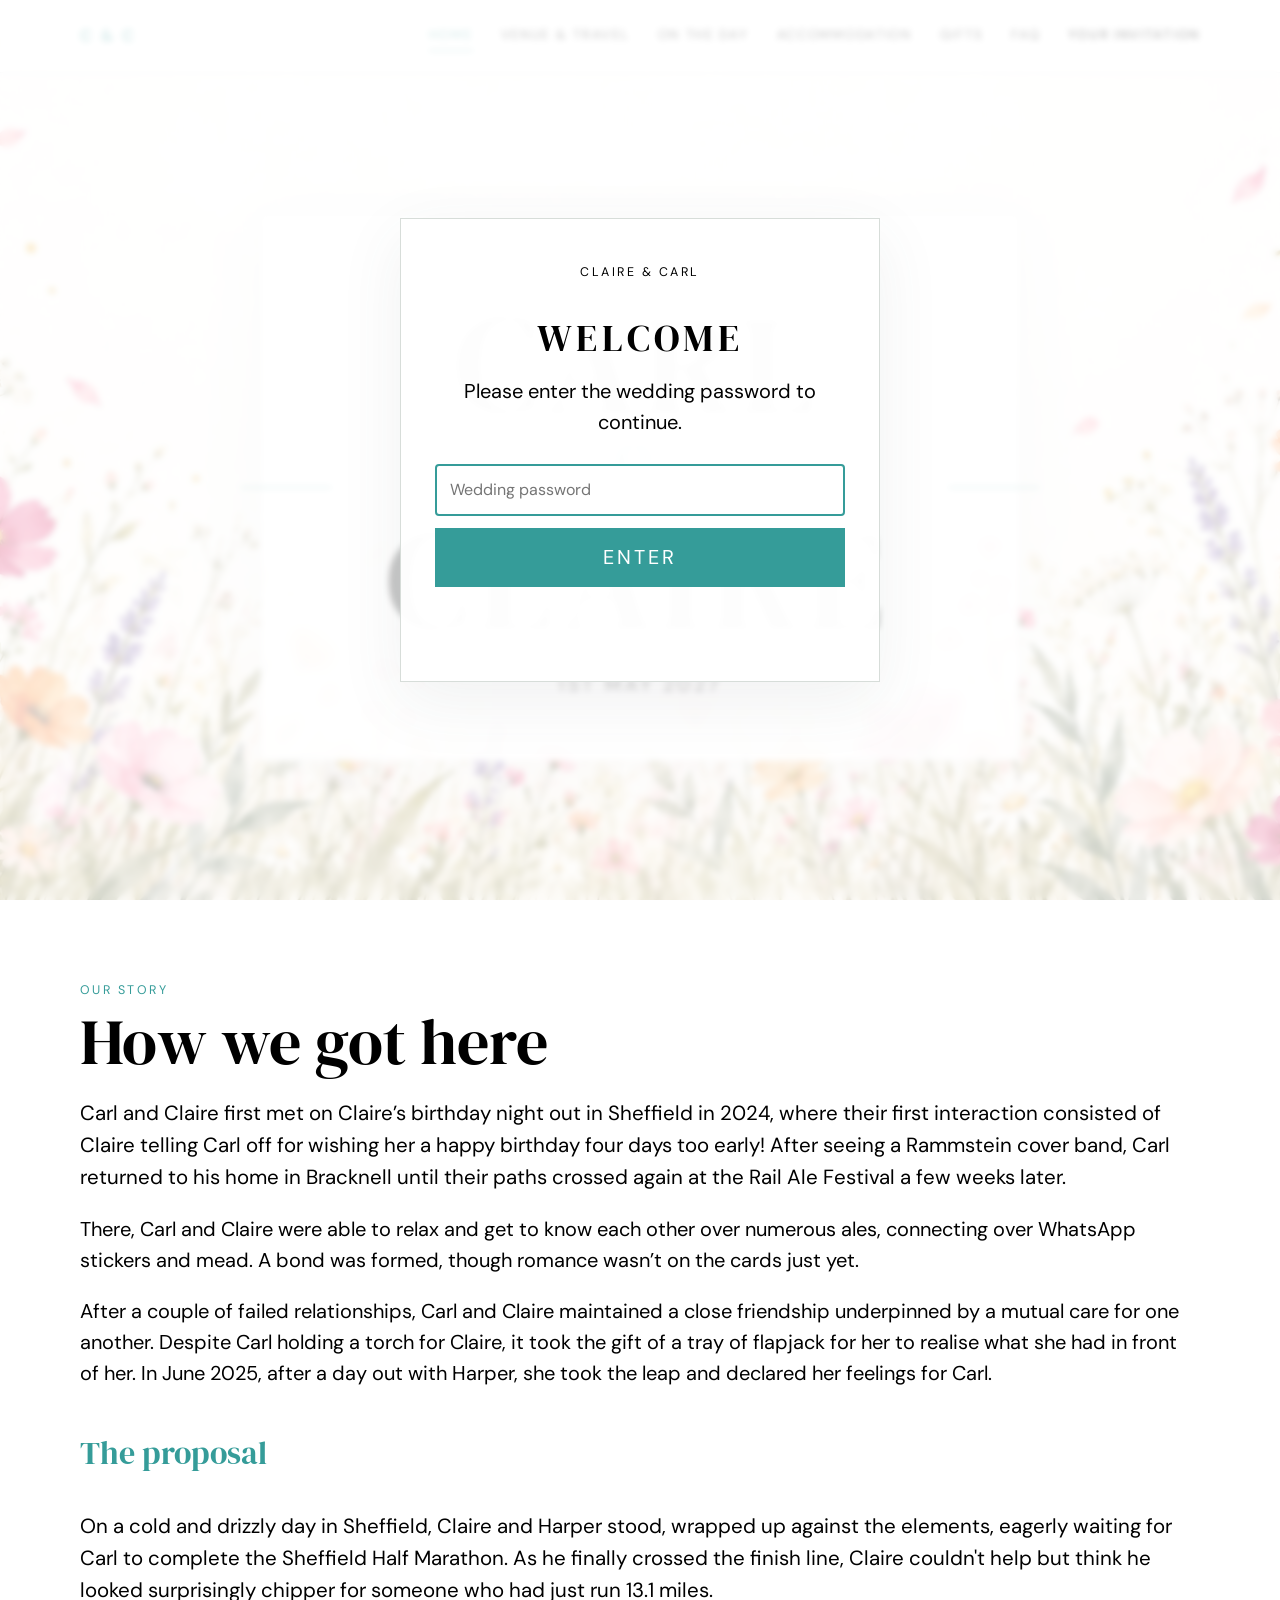
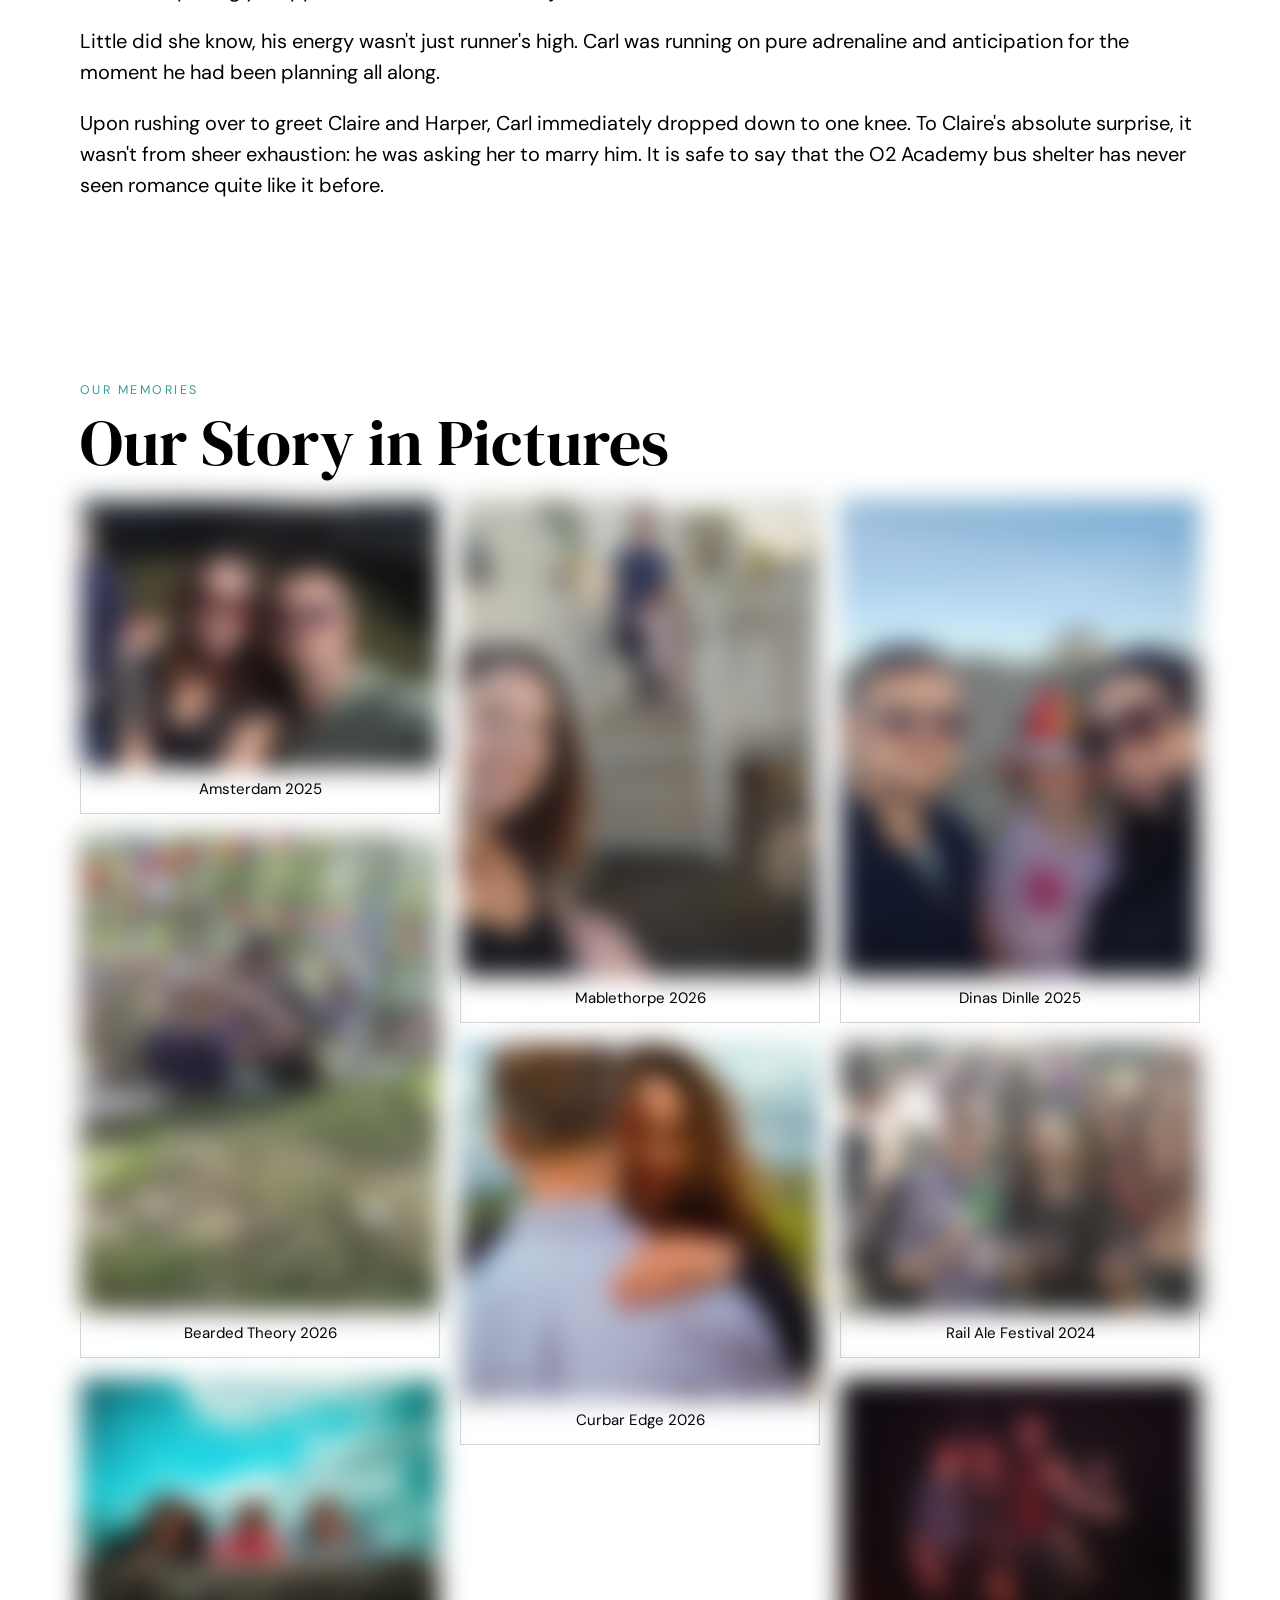
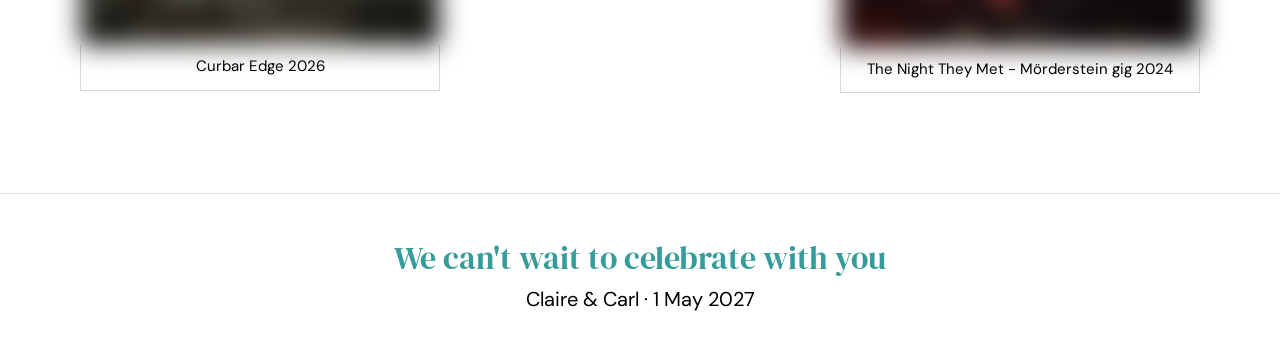
==== index.html @ a6c0f374 "Update lead paragraph for clarity and brevity" ====
<!doctype html>
<html lang="en">
<head>
  <meta charset="utf-8">
  <script>document.documentElement.classList.add('has-js');</script>
  <meta name="viewport" content="width=device-width, initial-scale=1">
  <meta name="theme-color" content="#ffffff">
  <meta name="description" content="Claire and Carl's wedding — 1 May 2027">
  <title>Home | Claire & Carl</title>
  <link rel="icon" href="/favicon.ico" sizes="any">
  <link rel="icon" type="image/png" sizes="32x32" href="/favicon-32x32.png">
  <link rel="icon" type="image/png" sizes="16x16" href="/favicon-16x16.png">
  <link rel="apple-touch-icon" href="/apple-touch-icon.png">
  <link rel="stylesheet" href="styles.css">
  <script src="script.js" defer></script>
</head>
<body class="theme-home">
  <div class="password-screen">
    <div class="password-card">
      <p class="eyebrow">Claire & Carl</p>
      <h1>Welcome</h1>
      <p>Please enter the wedding password to continue.</p>
      <form class="password-form">
        <label class="hidden" for="site-password">Password</label>
        <input id="site-password" type="password" autocomplete="current-password" placeholder="Wedding password" required autofocus>
        <button type="submit">Enter</button>
        <p class="password-error" aria-live="polite"></p>
      </form>
    </div>
  </div>

  <header class="site-header">
    <nav class="nav" aria-label="Primary navigation">
      <a class="brand" href="index.html">C & C</a>
      <button class="menu-button" type="button" aria-expanded="false">Menu</button>
     <div class="nav-links">
  <a href="index.html" aria-current="page">Home</a>
  <a href="venue.html">Venue &amp; Travel</a>
  <a href="on-the-day.html">On The Day</a>
  <a href="accommodation.html">Accommodation</a>
  <a href="gifts.html">Gifts</a>
  <a href="faq.html">FAQ</a>
  <a href="/invitation/">Your Invitation</a>
</div>
    </nav>
  </header>

  <main>

<section class="hero">
  <div class="hero-card">
    <p class="kicker">We can't wait to celebrate with you</p>
    <h1 class="display">Carl <span class="script">&</span> Claire</h1>
    <p class="kicker" style="margin-top:34px"></p>
      <p class="date">1st May 2027</p>
      </div>
</section>


<section class="section section-surface surface-blush">
  <p class="eyebrow">Our story</p>
  <h2 class="section-title">How we got here</h2>
  <p class="lead">Carl and Claire first met on Claire’s birthday night out in Sheffield in 2024, where their first interaction consisted of Claire telling Carl off for wishing her a happy birthday four days too early! After seeing a Rammstein cover band, Carl returned to his home in Bracknell until their paths crossed again at the Rail Ale Festival a few weeks later.
</p>
  <p>There, Carl and Claire were able to relax and get to know each other over numerous ales, connecting over WhatsApp stickers and mead. A bond was formed, though romance wasn’t on the cards just yet.</p>
  <p>After a couple of failed relationships, Carl and Claire maintained a close friendship underpinned by a mutual care for one another. Despite Carl holding a torch for Claire, it took the gift of a tray of flapjack for her to realise what she had in front of her. In June 2025, after a day out with Harper, she took the leap and declared her feelings for Carl.
</p>
  <p class="scroll-note">The proposal</p>
   <p class="lead">On a cold and drizzly day in Sheffield, Claire and Harper stood, wrapped up against the elements, eagerly waiting for Carl to complete the Sheffield Half Marathon. As he finally crossed the finish line, Claire couldn't help but think he looked surprisingly chipper for someone who had just run 13.1 miles.</p>
    <p>Little did she know, his energy wasn't just runner's high. Carl was running on pure adrenaline and anticipation for the moment he had been planning all along.</p>
  <p>Upon rushing over to greet Claire and Harper, Carl immediately dropped down to one knee. To Claire's absolute surprise, it wasn't from sheer exhaustion: he was asking her to marry him. It is safe to say that the O2 Academy bus shelter has never seen romance quite like it before.</p>
</section>

<section class="section section-surface surface-ivory">
    <p class="eyebrow">Our memories</p>
    <h2 class="section-title">Our Story in Pictures</h2>

<div class="photo-grid">

    <figure class="photo-card">
        <img src="images/3.jpg" alt="Claire and Carl">
        <figcaption class="photo-caption">Amsterdam 2025</figcaption>
    </figure>

    <figure class="photo-card">
        <img src="images/4.jpg" alt="Claire and Carl">
        <figcaption class="photo-caption">Bearded Theory 2026</figcaption>
    </figure>

    <figure class="photo-card">
        <img src="images/2.jpg" alt="Claire and Carl">
        <figcaption class="photo-caption">Curbar Edge 2026</figcaption>
    </figure>

    <figure class="photo-card">
        <img src="images/6.jpg" alt="Claire and Carl">
        <figcaption class="photo-caption">Mablethorpe 2026</figcaption>
    </figure>

    <figure class="photo-card">
        <img src="images/5.jpg" alt="Claire and Carl">
        <figcaption class="photo-caption">Curbar Edge 2026</figcaption>
    </figure>

    <figure class="photo-card">
        <img src="images/7.jpg" alt="Claire and Carl">
        <figcaption class="photo-caption">Dinas Dinlle 2025</figcaption>
    </figure>

      <figure class="photo-card">
        <img src="images/8.jpg" alt="Claire and Carl">
        <figcaption class="photo-caption">Rail Ale Festival 2024</figcaption>
    </figure>

      <figure class="photo-card">
        <img src="images/9.jpg" alt="Claire and Carl">
        <figcaption class="photo-caption">The Night They Met - Mörderstein gig 2024</figcaption>
    </figure>
</div></div>
</section>
    
  </main>

  <footer class="site-footer">
    <p class="footer-script">We can't wait to celebrate with you</p>
    <p>Claire & Carl · 1 May 2027</p>
  </footer>
</body>
</html>
---- styles.css ----
@import url('https://fonts.googleapis.com/css2?family=Bebas+Neue&family=DM+Sans:wght@400;500;600;700&family=DM+Serif+Display:ital@0;1&display=swap');

:root {
  --paper: #ffffff;
  --paper-light: #ffffff;
  --ink: #000000;
  --muted: #000000;
  --line: rgba(72, 101, 84, .24);
  --soft: #dfe7e6;
  --accent: #359c99;
  --accent-bright:#52b5b1;
  --coral: #da534c;
  --gold: #e5bb60;
  --sage: #798678;
  --teal: #359c99;
  --leaf: #486554;
  --blue: #7f9fc9;
  --max-width: 1120px;
}

* { box-sizing: border-box; }

html { scroll-behavior: smooth; }

body {
  margin: 0;
  background: var(--paper-light);
  color: var(--ink);
  font-family: "DM Sans", Arial, sans-serif;
  font-size: 20px;
  line-height: 1.55;
}

a { color: inherit; }

.site-header {
  position: sticky;
  top: 0;
  z-index: 20;
  background: rgba(255, 253, 249, .95);
  border-bottom: 1px solid rgba(23, 23, 23, .12);
  backdrop-filter: blur(10px);
}

.nav {
  width: min(var(--max-width), calc(100% - 32px));
  margin: 0 auto;
  min-height: 72px;
  display: flex;
  align-items: center;
  justify-content: space-between;
  gap: 24px;
}

.brand {
  text-decoration: none;
  text-transform: uppercase;
  letter-spacing: .16em;
  font-size: 1rem;
}

.nav-links {
  display: flex;
  align-items: center;
  gap: 28px;
}

.nav-links a {
  text-decoration: none;
  text-transform: uppercase;
  letter-spacing: .13em;
  font-size: .82rem;
  padding: 4px 0;
  border-bottom: 1px solid transparent;
}

.nav-links a:hover,
.nav-links a[aria-current="page"] {
  border-bottom-color: var(--ink);
}

.menu-button {
  display: none;
  border: 0;
  background: transparent;
  font: inherit;
  cursor: pointer;
  text-transform: uppercase;
  letter-spacing: .12em;
}

.hero {
  min-height: calc(100vh - 72px);
  display: grid;
  place-items: center;
  padding: 56px 20px;
}

.hero-card {
  width: min(760px, 100%);
  text-align: center;
  position: relative;
  padding: 56px 44px 60px;
}

.hero-card::before,
.hero-card::after {
  content: "";
  position: absolute;
  width: 90px;
  height: 1px;
  background: var(--ink);
  top: 50%;
}

.hero-card::before { left: -20px; }
.hero-card::after { right: -20px; }

.kicker {
  text-transform: uppercase;
  letter-spacing: .24em;
  font-size: .78rem;
  margin: 0 0 22px;
}

.display {
  font-family: "DM Serif Display", Georgia, serif;
  margin: 0;
  font-size: clamp(4.5rem, 13vw, 8.5rem);
  line-height: .8;
  font-weight: 400;
  text-transform: uppercase;
  letter-spacing: .08em;
}

.script {
  display: block;
  font-family: "DM Serif Display", Georgia, serif;
  font-size: clamp(3.5rem, 9vw, 6.2rem);
  line-height: .8;
  font-weight: 400;
  margin: 18px 0 10px;
  text-transform: none;
  letter-spacing: 0;
}

.names {
  font-family: "DM Serif Display", Georgia, serif;
  margin: 30px 0 6px;
  font-size: clamp(2rem, 5vw, 3.6rem);
  text-transform: uppercase;
  letter-spacing: .12em;
  font-weight: 400;
}

.date {
  margin: 0;
  text-transform: uppercase;
  letter-spacing: .18em;
  font-size: 1.2rem;
}

.scroll-note {
  margin-top: 40px;
  font-family: "DM Serif Display", Georgia, serif;
  font-size: 2rem;
}

.page-hero {
  padding: 110px 20px 70px;
  text-align: center;
  border-bottom: 1px solid var(--line);
}

.page-hero h1 {
  font-family: "DM Serif Display", Georgia, serif;
  margin: 0;
  text-transform: uppercase;
  letter-spacing: .12em;
  font-weight: 400;
  font-size: clamp(3.2rem, 9vw, 6.5rem);
  line-height: 1;
}

.page-hero p {
  margin: 22px auto 0;
  max-width: 680px;
  color: var(--muted);
}

.section {
  width: min(var(--max-width), calc(100% - 36px));
  margin: 0 auto;
  padding: 80px 0;
}

.section.narrow {
  width: min(760px, calc(100% - 36px));
}

.eyebrow {
  margin: 0 0 10px;
  text-transform: uppercase;
  letter-spacing: .2em;
  font-size: .78rem;
}

.section-title {
  font-family: "DM Serif Display", Georgia, serif;
  margin: 0 0 24px;
  font-size: clamp(2.2rem, 5vw, 4rem);
  line-height: 1;
  font-weight: 400;
}

.lead {
  font-size: 1.28rem;
  color: var(--muted);
}

.details-grid {
  display: grid;
  grid-template-columns: repeat(3, 1fr);
  gap: 22px;
  margin-top: 42px;
}

.detail-card,
.hotel-card {
  border: 1px solid var(--line);
  padding: 30px;
  background: rgba(255,255,255,.35);
}

.detail-card h2,
.hotel-card h2 {
  font-family: "DM Serif Display", Georgia, serif;
  margin: 0 0 8px;
  font-weight: 500;
  font-size: 1.65rem;
}

.detail-card p,
.hotel-card p {
  margin: 0;
  color: var(--muted);
}

.timeline {
  display: grid;
  gap: 0;
  margin-top: 42px;
  border-top: 1px solid var(--line);
}

.timeline-item {
  display: grid;
  grid-template-columns: 150px 1fr;
  gap: 28px;
  padding: 22px 0;
  border-bottom: 1px solid var(--line);
}

.timeline-time {
  text-transform: uppercase;
  letter-spacing: .12em;
  font-size: .9rem;
}

.map-link,
.button {
  display: inline-block;
  margin-top: 24px;
  border: 1px solid var(--ink);
  padding: 11px 20px;
  text-decoration: none;
  text-transform: uppercase;
  letter-spacing: .14em;
  font-size: .8rem;
  transition: .2s ease;
}

.map-link:hover,
.button:hover {
  background: var(--ink);
  color: var(--paper);
}

.hotel-grid {
  display: grid;
  grid-template-columns: repeat(3, 1fr);
  gap: 22px;
  margin-top: 38px;
}

.hotel-meta {
  margin-top: 18px !important;
  font-size: .95rem;
}

.notice {
  margin-top: 40px;
  padding: 22px 24px;
  background: var(--soft);
  border-left: 2px solid var(--accent);
}

.faq-list {
  border-top: 1px solid var(--line);
  margin-top: 40px;
}

.faq-item {
  border-bottom: 1px solid var(--line);
}

.faq-question {
  width: 100%;
  text-align: left;
  border: 0;
  background: transparent;
  padding: 24px 0;
  font: inherit;
  font-size: 1.35rem;
  cursor: pointer;
  display: flex;
  justify-content: space-between;
  gap: 20px;
}

.faq-answer {
  display: none;
  padding: 0 0 24px;
  color: var(--muted);
}

.faq-item.open .faq-answer { display: block; }
.faq-icon { transition: transform .2s ease; }
.faq-item.open .faq-icon { transform: rotate(45deg); }

.site-footer {
  border-top: 1px solid var(--line);
  padding: 40px 20px;
  text-align: center;
}

.site-footer p {
  margin: 0;
}

.footer-script {
  font-family: "DM Serif Display", Georgia, serif;
  font-size: 2rem;
}

.password-screen {
  position: fixed;
  inset: 0;
  z-index: 1000;
  display: grid;
  place-items: center;
  background: var(--paper);
  padding: 20px;
}

.password-card {
  width: min(480px, 100%);
  text-align: center;
  border: 1px solid var(--line);
  padding: 44px 34px;
}

.password-card h1 {
  font-family: "DM Serif Display", Georgia, serif;
  margin: 0 0 8px;
  font-size: 2.4rem;
  font-weight: 400;
  text-transform: uppercase;
  letter-spacing: .12em;
}

.password-card p {
  margin: 0 0 26px;
  color: var(--muted);
}

.password-form {
  display: grid;
  gap: 12px;
}

.password-form input {
  width: 100%;
  border: 1px solid var(--ink);
  background: transparent;
  padding: 13px 14px;
  font: inherit;
  font-size: 1rem;
}

.password-form button {
  border: 1px solid var(--ink);
  background: var(--ink);
  color: var(--paper);
  padding: 13px 14px;
  font: inherit;
  text-transform: uppercase;
  letter-spacing: .15em;
  cursor: pointer;
}

.password-error {
  min-height: 1.5em;
  color: #8c2f2f !important;
  margin: 8px 0 0 !important;
}

.hidden { display: none !important; }

@media (max-width: 820px) {
  .menu-button { display: block; }
  .nav-links {
    position: absolute;
    top: 72px;
    left: 0;
    right: 0;
    display: none;
    flex-direction: column;
    align-items: flex-start;
    gap: 0;
    background: var(--paper);
    border-bottom: 1px solid var(--line);
    padding: 10px 20px 18px;
  }
  .nav-links.open { display: flex; }
  .nav-links a { width: 100%; padding: 12px 0; }
  .details-grid,
  .hotel-grid { grid-template-columns: 1fr; }
  .hero-card::before,
  .hero-card::after { display: none; }
}

@media (max-width: 560px) {
  body { font-size: 18px; }
  .hero-card { padding: 34px 8px; }
  .timeline-item {
    grid-template-columns: 1fr;
    gap: 5px;
  }
}


.rsvp-form {
  border-top: 1px solid var(--line);
  padding-top: 38px;
}

.form-grid {
  display: grid;
  grid-template-columns: repeat(2, 1fr);
  gap: 26px 22px;
}

.form-field {
  display: grid;
  gap: 8px;
}

.form-field-full {
  grid-column: 1 / -1;
}

.form-field label,
.form-field legend {
  font-size: 1.08rem;
}

.form-field input,
.form-field textarea {
  width: 100%;
  border: 1px solid var(--line);
  border-radius: 0;
  background: rgba(255,255,255,.45);
  color: var(--ink);
  padding: 13px 14px;
  font: inherit;
  font-size: 1rem;
}

.form-field input:focus,
.form-field textarea:focus {
  outline: 1px solid var(--ink);
  outline-offset: 2px;
}

.form-field textarea {
  resize: vertical;
}

.form-field fieldset,
fieldset.form-field {
  border: 0;
  padding: 0;
  margin: 0;
}

.radio-option {
  display: flex;
  align-items: center;
  gap: 10px;
  width: fit-content;
  cursor: pointer;
}

.radio-option input {
  width: auto;
  accent-color: var(--ink);
}

.optional {
  color: var(--muted);
  font-size: .9rem;
}

.submit-button {
  margin-top: 32px;
  border: 1px solid var(--ink);
  background: var(--ink);
  color: var(--paper);
  padding: 14px 24px;
  font: inherit;
  text-transform: uppercase;
  letter-spacing: .14em;
  font-size: .82rem;
  cursor: pointer;
}

.submit-button:hover {
  background: transparent;
  color: var(--ink);
}

@media (max-width: 620px) {
  .form-grid {
    grid-template-columns: 1fr;
  }

  .form-field {
    grid-column: 1 / -1;
  }
}


.section-heading-row {
  display: flex;
  justify-content: space-between;
  align-items: end;
  gap: 32px;
  margin-bottom: 32px;
}

.gallery-intro {
  max-width: 430px;
  color: var(--muted);
}

.photo-grid {
    column-count: 3;
    column-gap: 20px;
    width: 100%;
}

.photo-card {
    display: inline-block;
    width: 100%;
    margin: 0 0 20px;
    break-inside: avoid;
}

.photo-card img {
    display: block;
    width: 100%;
    height: auto;
    border: 1px solid var(--line);
}

@media (max-width: 900px) {
    .photo-grid {
        column-count: 2;
    }
}

@media (max-width: 600px) {
    .photo-grid {
        column-count: 1;
    }
}

.travel-grid {
  display: grid;
  grid-template-columns: repeat(2, 1fr);
  gap: 22px;
  margin-top: 36px;
}

.travel-card {
  border: 1px solid var(--line);
  padding: 30px;
}

.travel-card h2 {
  font-family: "DM Serif Display", Georgia, serif;
  margin: 0 0 10px;
  font-size: 1.65rem;
  font-weight: 500;
}

.travel-card p {
  color: var(--muted);
}

.gift-placeholder {
  margin-top: 42px;
  padding: 34px;
  border: 1px solid var(--line);
  text-align: center;
  background: var(--soft);
}

.gift-placeholder h3 {
  font-family: "DM Serif Display", Georgia, serif;
  margin: 0 0 8px;
  font-size: 2rem;
  font-weight: 400;
}

@media (max-width: 760px) {
  .section-heading-row {
    display: block;
  }

  .photo-grid,
  .travel-grid {
    grid-template-columns: 1fr;
  }
}

/* ================================================================
   Illustrated wildflower theme — August 2026
   One shared background, pigeon-flower palette, no hero imagery
   ================================================================ */

body {
  position: relative;
  isolation: isolate;
  background: #fff;
  color: var(--ink);
}

body::before {
  content: "";
  position: fixed;
  inset: 0;
  z-index: -2;
  pointer-events: none;
  background-color: #fff;
  background-image: url("/images/theme/wildflower-meadow-background.png");
  background-repeat: no-repeat;
  background-position: center bottom;
  background-size: cover;
}

.site-header {
  background: rgba(255, 255, 255, .96);
  border-bottom-color: rgba(82, 85, 90, .15);
  -webkit-backdrop-filter: blur(12px);
  backdrop-filter: blur(12px);
}

.brand {
  color: var(--accent);
  font-weight: 600;
}

.nav-links a:hover,
.nav-links a[aria-current="page"] {
  color: var(--accent);
  border-bottom-color: var(--accent);
}

.hero,
.page-hero {
  position: relative;
  isolation: isolate;
  overflow: visible;
  background: transparent;
}

.hero::before,
.hero::after,
.page-hero::before,
.page-hero::after {
  content: none !important;
  display: none !important;
}

.page-hero {
  border-bottom-color: rgba(82, 85, 90, .12);
}

.hero-card {
  background: rgba(255, 255, 255, .90);
  border: 1px solid rgba(82, 85, 90, .15);
  box-shadow: 0 20px 60px rgba(82, 85, 90, .08);
  -webkit-backdrop-filter: blur(6px);
  backdrop-filter: blur(6px);
}

.hero-card::before,
.hero-card::after {
  background: var(--accent);
}

.kicker,
.eyebrow,
.script,
.footer-script,
.scroll-note {
  color: var(--accent);
}

.page-hero p {
  color: var(--ink);
  text-shadow: 0 1px 12px rgba(255, 255, 255, .95);
}

.section-surface,
.surface-ivory,
.surface-blush,
.surface-lilac,
.surface-sage,
.surface-peach,
.surface-gold {
  --section-bg: rgba(255, 255, 255, .91);
  background: rgba(255, 255, 255, .91);
  box-shadow: none;
  clip-path: none;
  border-radius: 2px;
  -webkit-backdrop-filter: blur(4px);
  backdrop-filter: blur(4px);
}

.detail-card,
.hotel-card,
.travel-card,
.gift-placeholder,
.login-card,
.invitation-card,
.plan-card,
.rsvp-panel {
  background: rgba(255, 255, 255, .95);
  border-color: rgba(72, 101, 84, .22);
  box-shadow: 0 12px 32px rgba(82, 85, 90, .055);
}

.notice,
.response-panel {
  background: rgba(229, 187, 96, .15);
  border-left-color: var(--accent);
}

.map-link,
.button,
.submit-button,
.password-form button {
  border-color: var(--accent);
  background: var(--accent);
  color: #fff;
}

.map-link:hover,
.button:hover,
.submit-button:hover,
.password-form button:hover {
  background: #fff;
  color: var(--accent);
}

.text-button {
  color: var(--accent);
}

.form-field input,
.form-field textarea,
.password-form input {
  background: rgba(255, 255, 255, .97);
  border-color: rgba(72, 101, 84, .32);
}

.form-field input:focus,
.form-field textarea:focus,
.password-form input:focus {
  outline-color: var(--teal);
}

.radio-option input,
.password-visibility input {
  accent-color: var(--accent);
}

.faq-question:hover {
  color: var(--accent);
}

.site-footer {
  background: rgba(255, 255, 255, .94);
  border-top-color: rgba(72, 101, 84, .18);
  -webkit-backdrop-filter: blur(5px);
  backdrop-filter: blur(5px);
}

.password-screen {
  background: rgba(255, 255, 255, .78);
  -webkit-backdrop-filter: blur(3px);
  backdrop-filter: blur(3px);
}

.password-card {
  background: rgba(255, 255, 255, .96);
  border-color: rgba(72, 101, 84, .22);
  box-shadow: 0 20px 60px rgba(82, 85, 90, .08);
}

body.theme-invitation main {
  min-height: calc(100vh - 72px);
  background: transparent;
}

body.theme-invitation .page-hero {
  background: transparent;
}

body.theme-invitation .dashboard-section {
  padding: 42px clamp(22px, 4vw, 42px);
  background: rgba(255, 255, 255, .94);
  border: 1px solid rgba(72, 101, 84, .18);
  box-shadow: 0 12px 32px rgba(82, 85, 90, .045);
  -webkit-backdrop-filter: blur(4px);
  backdrop-filter: blur(4px);
}

body.theme-invitation .dashboard-section + .dashboard-section {
  margin-top: 28px;
  border-top: 1px solid rgba(72, 101, 84, .18);
}

body.theme-invitation .guest-greeting {
  padding: 12px 18px;
  background: rgba(255, 255, 255, .93);
  border: 1px solid rgba(72, 101, 84, .16);
}

@media (max-width: 820px) {
  .nav-links {
    background: rgba(255, 255, 255, .99);
  }

  body::before {
    background-size: auto 100%;
    background-position: center bottom;
  }

  .section-surface,
  .surface-ivory,
  .surface-blush,
  .surface-lilac,
  .surface-sage,
  .surface-peach,
  .surface-gold {
    background: rgba(255, 255, 255, .94);
  }
}

/* ---------------------------------------------------------------
   Motion: dissolve/reveal as content moves through the viewport
   --------------------------------------------------------------- */
.scroll-reveal,
.image-dissolve {
  will-change: opacity, transform, filter;
  transition:
    opacity .78s cubic-bezier(.2,.7,.2,1),
    transform .9s cubic-bezier(.2,.7,.2,1),
    filter .85s ease;
}

.has-js .scroll-reveal {
  opacity: 0;
  transform: translateY(24px);
  filter: blur(4px);
}

.has-js .scroll-reveal.is-visible {
  opacity: 1;
  transform: translateY(0);
  filter: blur(0);
}

.has-js .image-dissolve {
  opacity: .08;
  transform: translateY(26px) scale(.985);
  filter: blur(13px) saturate(.82);
}

.has-js .image-dissolve.is-visible {
  opacity: 1;
  transform: translateY(0) scale(1);
  filter: blur(0) saturate(1);
}

/* ---------------------------------------------------------------
   Page-to-page fade transition. JavaScript provides the fallback;
   browsers with cross-document View Transitions get an even smoother fade.
   --------------------------------------------------------------- */
body {
  transition: opacity .30s ease, filter .30s ease;
}

.has-js body:not(.page-ready) {
  opacity: 0;
}

.has-js body.page-ready {
  opacity: 1;
  filter: none;
}

.has-js body.page-leaving {
  opacity: 0;
  filter: blur(3px);
  pointer-events: none;
}

@view-transition {
  navigation: auto;
}

::view-transition-old(root) {
  animation: wedding-page-out .28s ease both;
}

::view-transition-new(root) {
  animation: wedding-page-in .38s ease both;
}

@keyframes wedding-page-out {
  to { opacity: 0; filter: blur(3px); }
}

@keyframes wedding-page-in {
  from { opacity: 0; filter: blur(3px); }
  to { opacity: 1; filter: none; }
}

@media (max-width: 820px) {
  .nav-links {
    background: rgba(255, 255, 255, .99);
  }

  .hero::before,
  .page-hero::before {
    background-position: center;
  }
}

@media (prefers-reduced-motion: reduce) {
  html { scroll-behavior: auto; }

  body,
  .scroll-reveal,
  .image-dissolve,
  .hero::before,
  .page-hero::before {
    transition: none !important;
    animation: none !important;
  }

  .has-js body:not(.page-ready),
  .has-js body.page-leaving,
  .has-js .scroll-reveal,
  .has-js .image-dissolve {
    opacity: 1 !important;
    transform: none !important;
    filter: none !important;
  }
}

@media (prefers-reduced-transparency: reduce) {
  .site-header,
  .hero-card {
    -webkit-backdrop-filter: none;
    backdrop-filter: none;
  }
}



/* -------------------------------------------------------
   PREZOLA LIVE GIFT LIST
   ------------------------------------------------------- */

.prezola-section {
  width: min(1500px, calc(100% - 2rem));
  margin-inline: auto;
}

.prezola-header {
  display: flex;
  align-items: end;
  justify-content: space-between;
  gap: 2rem;
  margin-bottom: 1.25rem;
}

.prezola-header > div {
  max-width: 760px;
}

.prezola-frame-wrap {
  width: 100%;
  overflow: hidden;
  background: #fff;
  border: 1px solid rgba(52, 74, 65, .18);
  border-radius: 18px;
  box-shadow: 0 12px 34px rgba(43, 54, 55, .08);
}

.prezola-frame {
  display: block;
  width: 100%;
  height: 1450px;
  border: 0;
  background: #fff;
}

.prezola-fallback {
  margin-top: .9rem;
  text-align: center;
  font-size: .95rem;
}

.prezola-fallback a {
  font-weight: 700;
}

@media (max-width: 820px) {
  .prezola-section {
    width: min(100% - 1rem, 1500px);
  }

  .prezola-header {
    align-items: stretch;
    flex-direction: column;
    gap: 1rem;
  }

  .prezola-header .button {
    align-self: flex-start;
  }

  .prezola-frame-wrap {
    border-radius: 12px;
  }

  .prezola-frame {
    height: 1250px;
  }
}


/* Gallery captions
   Empty captions remain invisible, so captions can be added photo-by-photo. */
.photo-card {
  background: rgba(255, 255, 255, .96);
}

.photo-caption {
  margin: 0;
  padding: 11px 13px 12px;
  border: 1px solid var(--line);
  border-top: 0;
  color: var(--muted);
  background: rgba(255, 255, 255, .97);
  font-size: .94rem;
  line-height: 1.45;
  text-align: center;
}

.photo-caption:empty {
  display: none;
}

.photo-card:has(.photo-caption:not(:empty)) img {
  border-bottom: 0;
}

@media (max-width: 600px) {
  .photo-caption {
    padding: 10px 12px 11px;
    font-size: .9rem;
  }
}


/* On The Day – Entertainment */

.entertainment-grid {
  display: grid;
  grid-template-columns: repeat(2, minmax(0, 1fr));
  gap: 28px;
  margin-top: 34px;
}

.entertainment-card {
  overflow: hidden;
  background: rgba(255, 255, 255, 0.96);
  border: 1px solid var(--line);
  border-radius: 18px;
}

.entertainment-image {
  display: block;
  width: 100%;
  aspect-ratio: 1 / 1;
  object-fit: cover;
}

.entertainment-content {
  padding: 26px;
}

.entertainment-content h2 {
  font-family: "DM Serif Display", Georgia, serif;
  margin-top: 4px;
}

.entertainment-times {
  margin-top: 22px;
  font-weight: 700;
}

.social-links {
  display: flex;
  flex-wrap: wrap;
  gap: 16px;
  margin-top: 22px;
}

.social-link {
  display: inline-flex;
  align-items: center;
  gap: 8px;
  margin-top: 18px;
  font-weight: 700;
  text-decoration: none;
}

.social-link:hover {
  text-decoration: underline;
}

.social-icon {
  width: 20px;
  height: 20px;
  object-fit: contain;
}

@media (max-width: 760px) {
  .entertainment-grid {
    grid-template-columns: 1fr;
  }

  .entertainment-content {
    padding: 22px;
  }
}

.page-hero .eyebrow,
.page-hero .kicker {
  color: var(--accent);
}

.faq-section {
  padding-top: 0;
}
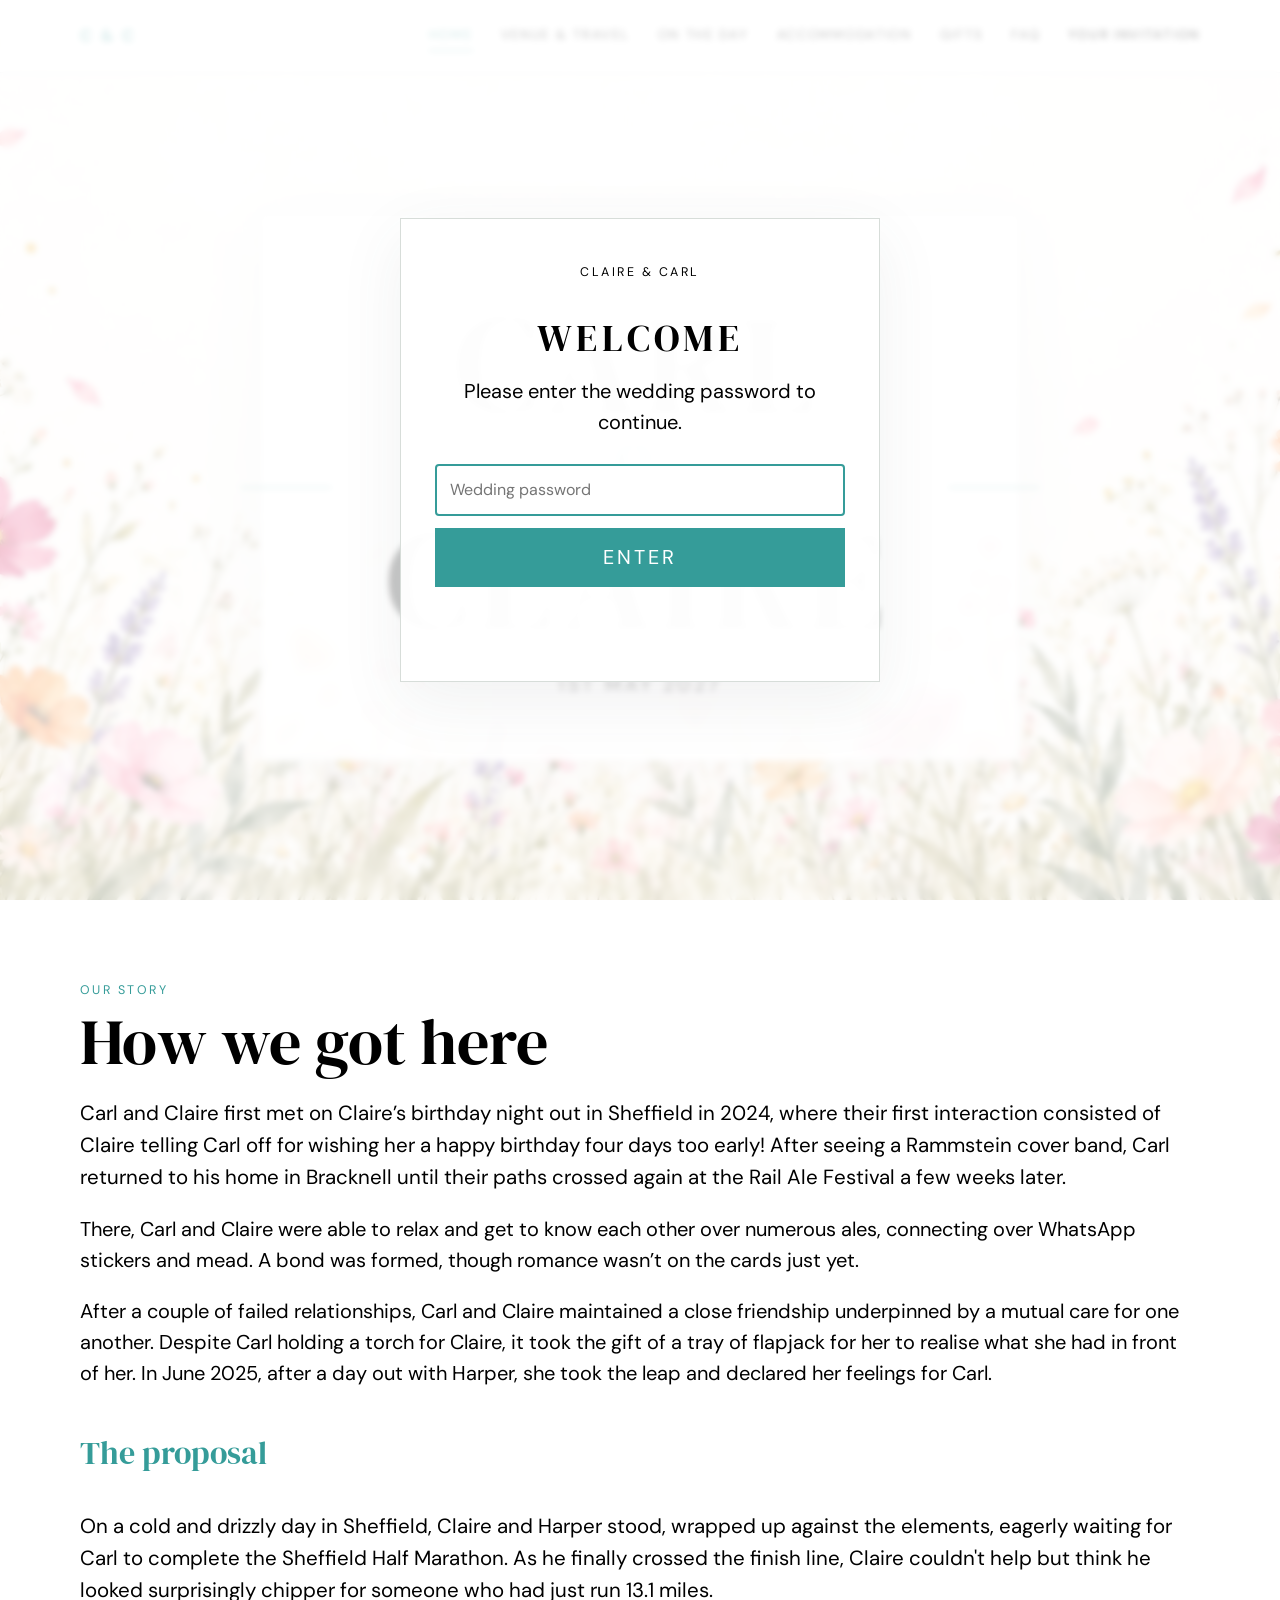
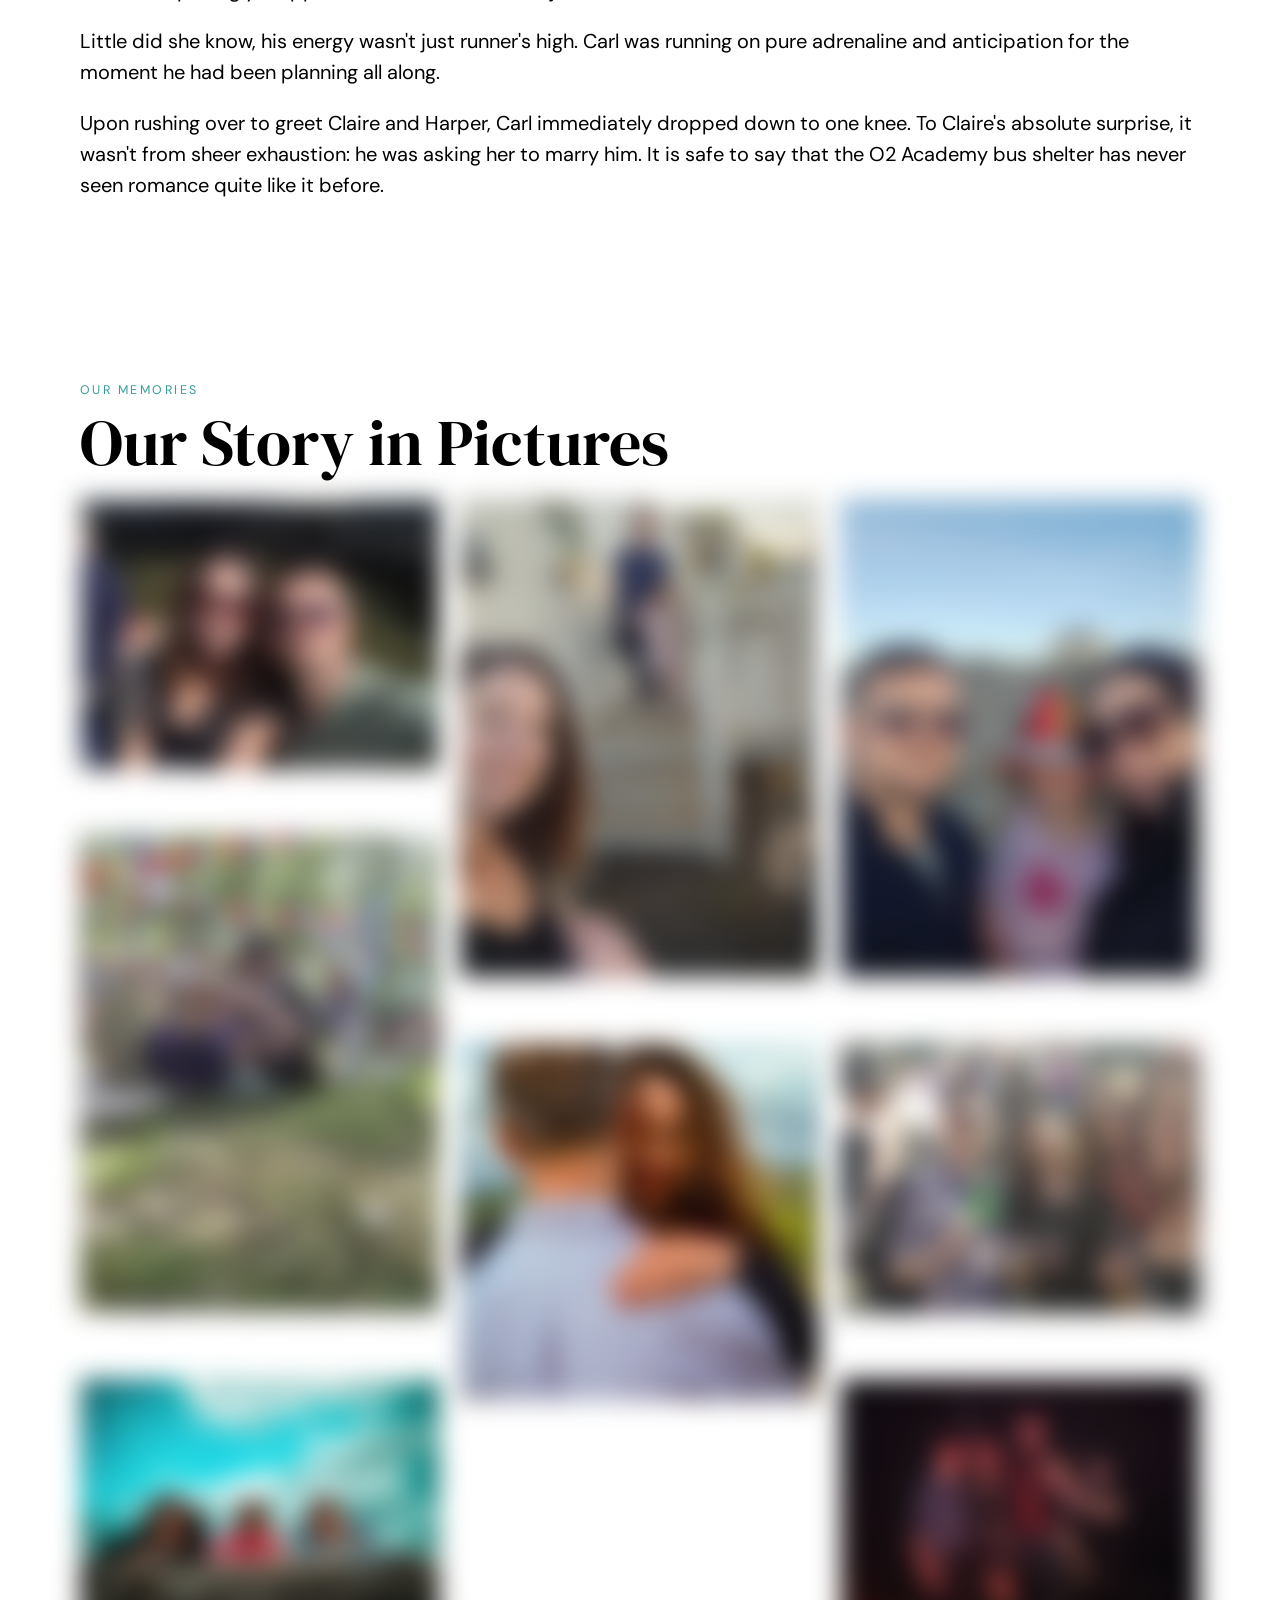
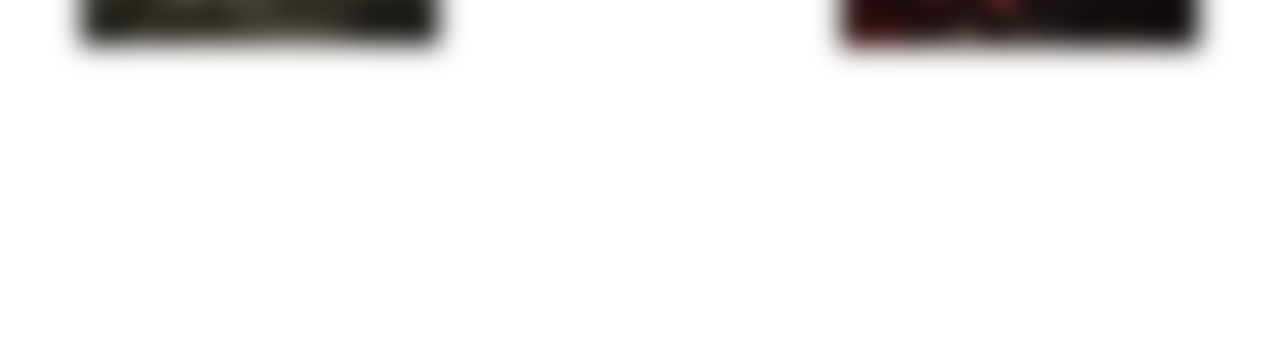
==== commit 7f221f37: "Refactor index.html for improved structure and styling" ====
--- a/index.html
+++ b/index.html
@@ -1,3 +1,4 @@
+
 <!doctype html>
 <html lang="en">
 <head>
@@ -7,23 +8,82 @@
   <meta name="theme-color" content="#ffffff">
   <meta name="description" content="Claire and Carl's wedding — 1 May 2027">
   <title>Home | Claire & Carl</title>
+
   <link rel="icon" href="/favicon.ico" sizes="any">
   <link rel="icon" type="image/png" sizes="32x32" href="/favicon-32x32.png">
   <link rel="icon" type="image/png" sizes="16x16" href="/favicon-16x16.png">
   <link rel="apple-touch-icon" href="/apple-touch-icon.png">
+
   <link rel="stylesheet" href="styles.css">
   <script src="script.js" defer></script>
+
+  <style>
+    /* Homepage RSVP button */
+
+    .home-rsvp-button {
+      display: inline-flex;
+      align-items: center;
+      justify-content: center;
+      margin: 24px auto 18px;
+      padding: 12px 30px;
+      border: 1px solid #359c99;
+      border-radius: 999px;
+      background: #359c99;
+      color: #ffffff;
+      font-family: inherit;
+      font-size: 0.95rem;
+      font-weight: 600;
+      line-height: 1.3;
+      letter-spacing: 0.04em;
+      text-decoration: none;
+      transition:
+        background-color 0.2s ease,
+        transform 0.2s ease;
+    }
+
+    .home-rsvp-button:hover,
+    .home-rsvp-button:focus-visible {
+      background: #277b78;
+      color: #ffffff;
+      transform: translateY(-1px);
+    }
+
+    .home-rsvp-button[hidden] {
+      display: none !important;
+    }
+
+    @media (prefers-reduced-motion: reduce) {
+      .home-rsvp-button {
+        transition: none;
+      }
+    }
+  </style>
 </head>
+
 <body class="theme-home">
+
   <div class="password-screen">
     <div class="password-card">
       <p class="eyebrow">Claire & Carl</p>
       <h1>Welcome</h1>
       <p>Please enter the wedding password to continue.</p>
+
       <form class="password-form">
-        <label class="hidden" for="site-password">Password</label>
-        <input id="site-password" type="password" autocomplete="current-password" placeholder="Wedding password" required autofocus>
+        <label class="hidden" for="site-password">
+          Password
+        </label>
+
+        <input
+          id="site-password"
+          type="password"
+          autocomplete="current-password"
+          placeholder="Wedding password"
+          required
+          autofocus
+        >
+
         <button type="submit">Enter</button>
+
         <p class="password-error" aria-live="polite"></p>
       </form>
     </div>
@@ -31,99 +91,211 @@
 
   <header class="site-header">
     <nav class="nav" aria-label="Primary navigation">
+
       <a class="brand" href="index.html">C & C</a>
-      <button class="menu-button" type="button" aria-expanded="false">Menu</button>
-     <div class="nav-links">
-  <a href="index.html" aria-current="page">Home</a>
-  <a href="venue.html">Venue &amp; Travel</a>
-  <a href="on-the-day.html">On The Day</a>
-  <a href="accommodation.html">Accommodation</a>
-  <a href="gifts.html">Gifts</a>
-  <a href="faq.html">FAQ</a>
-  <a href="/invitation/">Your Invitation</a>
-</div>
+
+      <button
+        class="menu-button"
+        type="button"
+        aria-expanded="false"
+      >
+        Menu
+      </button>
+
+      <div class="nav-links">
+        <a href="index.html" aria-current="page">Home</a>
+        <a href="venue.html">Venue &amp; Travel</a>
+        <a href="on-the-day.html">On The Day</a>
+        <a href="accommodation.html">Accommodation</a>
+        <a href="gifts.html">Gifts</a>
+        <a href="faq.html">FAQ</a>
+        <a href="/invitation/">Your Invitation</a>
+      </div>
+
     </nav>
   </header>
 
   <main>
 
-<section class="hero">
-  <div class="hero-card">
-    <p class="kicker">We can't wait to celebrate with you</p>
-    <h1 class="display">Carl <span class="script">&</span> Claire</h1>
-    <p class="kicker" style="margin-top:34px"></p>
-      <p class="date">1st May 2027</p>
+    <!-- Homepage hero -->
+
+    <section class="hero">
+      <div class="hero-card">
+
+        <p class="kicker">
+          We can't wait to celebrate with you
+        </p>
+
+        <!-- RSVP button: visibility controlled by script.js -->
+        <a
+          id="home-rsvp-button"
+          class="home-rsvp-button"
+          href="/invitation/"
+          hidden
+        >
+          RSVP Now
+        </a>
+
+        <h1 class="display">
+          Carl <span class="script">&amp;</span> Claire
+        </h1>
+
+        <p class="kicker" style="margin-top:34px"></p>
+
+        <p class="date">1st May 2027</p>
+
       </div>
-</section>
-
-
-<section class="section section-surface surface-blush">
-  <p class="eyebrow">Our story</p>
-  <h2 class="section-title">How we got here</h2>
-  <p class="lead">Carl and Claire first met on Claire’s birthday night out in Sheffield in 2024, where their first interaction consisted of Claire telling Carl off for wishing her a happy birthday four days too early! After seeing a Rammstein cover band, Carl returned to his home in Bracknell until their paths crossed again at the Rail Ale Festival a few weeks later.
-</p>
-  <p>There, Carl and Claire were able to relax and get to know each other over numerous ales, connecting over WhatsApp stickers and mead. A bond was formed, though romance wasn’t on the cards just yet.</p>
-  <p>After a couple of failed relationships, Carl and Claire maintained a close friendship underpinned by a mutual care for one another. Despite Carl holding a torch for Claire, it took the gift of a tray of flapjack for her to realise what she had in front of her. In June 2025, after a day out with Harper, she took the leap and declared her feelings for Carl.
-</p>
-  <p class="scroll-note">The proposal</p>
-   <p class="lead">On a cold and drizzly day in Sheffield, Claire and Harper stood, wrapped up against the elements, eagerly waiting for Carl to complete the Sheffield Half Marathon. As he finally crossed the finish line, Claire couldn't help but think he looked surprisingly chipper for someone who had just run 13.1 miles.</p>
-    <p>Little did she know, his energy wasn't just runner's high. Carl was running on pure adrenaline and anticipation for the moment he had been planning all along.</p>
-  <p>Upon rushing over to greet Claire and Harper, Carl immediately dropped down to one knee. To Claire's absolute surprise, it wasn't from sheer exhaustion: he was asking her to marry him. It is safe to say that the O2 Academy bus shelter has never seen romance quite like it before.</p>
-</section>
-
-<section class="section section-surface surface-ivory">
-    <p class="eyebrow">Our memories</p>
-    <h2 class="section-title">Our Story in Pictures</h2>
-
-<div class="photo-grid">
-
-    <figure class="photo-card">
-        <img src="images/3.jpg" alt="Claire and Carl">
-        <figcaption class="photo-caption">Amsterdam 2025</figcaption>
-    </figure>
-
-    <figure class="photo-card">
-        <img src="images/4.jpg" alt="Claire and Carl">
-        <figcaption class="photo-caption">Bearded Theory 2026</figcaption>
-    </figure>
-
-    <figure class="photo-card">
-        <img src="images/2.jpg" alt="Claire and Carl">
-        <figcaption class="photo-caption">Curbar Edge 2026</figcaption>
-    </figure>
-
-    <figure class="photo-card">
-        <img src="images/6.jpg" alt="Claire and Carl">
-        <figcaption class="photo-caption">Mablethorpe 2026</figcaption>
-    </figure>
-
-    <figure class="photo-card">
-        <img src="images/5.jpg" alt="Claire and Carl">
-        <figcaption class="photo-caption">Curbar Edge 2026</figcaption>
-    </figure>
-
-    <figure class="photo-card">
-        <img src="images/7.jpg" alt="Claire and Carl">
-        <figcaption class="photo-caption">Dinas Dinlle 2025</figcaption>
-    </figure>
-
-      <figure class="photo-card">
-        <img src="images/8.jpg" alt="Claire and Carl">
-        <figcaption class="photo-caption">Rail Ale Festival 2024</figcaption>
-    </figure>
-
-      <figure class="photo-card">
-        <img src="images/9.jpg" alt="Claire and Carl">
-        <figcaption class="photo-caption">The Night They Met - Mörderstein gig 2024</figcaption>
-    </figure>
-</div></div>
-</section>
-    
+    </section>
+
+
+    <!-- Our story -->
+
+    <section class="section section-surface surface-blush">
+
+      <p class="eyebrow">Our story</p>
+
+      <h2 class="section-title">How we got here</h2>
+
+      <p class="lead">
+        Carl and Claire first met on Claire’s birthday night out
+        in Sheffield in 2024, where their first interaction
+        consisted of Claire telling Carl off for wishing her a
+        happy birthday four days too early! After seeing a
+        Rammstein cover band, Carl returned to his home in
+        Bracknell until their paths crossed again at the Rail Ale
+        Festival a few weeks later.
+      </p>
+
+      <p>
+        There, Carl and Claire were able to relax and get to know
+        each other over numerous ales, connecting over WhatsApp
+        stickers and mead. A bond was formed, though romance
+        wasn’t on the cards just yet.
+      </p>
+
+      <p>
+        After a couple of failed relationships, Carl and Claire
+        maintained a close friendship underpinned by a mutual care
+        for one another. Despite Carl holding a torch for Claire,
+        it took the gift of a tray of flapjack for her to realise
+        what she had in front of her. In June 2025, after a day
+        out with Harper, she took the leap and declared her
+        feelings for Carl.
+      </p>
+
+      <p class="scroll-note">The proposal</p>
+
+      <p class="lead">
+        On a cold and drizzly day in Sheffield, Claire and Harper
+        stood, wrapped up against the elements, eagerly waiting
+        for Carl to complete the Sheffield Half Marathon. As he
+        finally crossed the finish line, Claire couldn't help
+        but think he looked surprisingly chipper for someone who
+        had just run 13.1 miles.
+      </p>
+
+      <p>
+        Little did she know, his energy wasn't just runner's high.
+        Carl was running on pure adrenaline and anticipation for
+        the moment he had been planning all along.
+      </p>
+
+      <p>
+        Upon rushing over to greet Claire and Harper, Carl
+        immediately dropped down to one knee. To Claire's
+        absolute surprise, it wasn't from sheer exhaustion:
+        he was asking her to marry him. It is safe to say that
+        the O2 Academy bus shelter has never seen romance quite
+        like it before.
+      </p>
+
+    </section>
+
+
+    <!-- Photo gallery -->
+
+    <section class="section section-surface surface-ivory">
+
+      <p class="eyebrow">Our memories</p>
+
+      <h2 class="section-title">Our Story in Pictures</h2>
+
+      <div class="photo-grid">
+
+        <figure class="photo-card">
+          <img src="images/3.jpg" alt="Claire and Carl">
+          <figcaption class="photo-caption">
+            Amsterdam 2025
+          </figcaption>
+        </figure>
+
+        <figure class="photo-card">
+          <img src="images/4.jpg" alt="Claire and Carl">
+          <figcaption class="photo-caption">
+            Bearded Theory 2026
+          </figcaption>
+        </figure>
+
+        <figure class="photo-card">
+          <img src="images/2.jpg" alt="Claire and Carl">
+          <figcaption class="photo-caption">
+            Curbar Edge 2026
+          </figcaption>
+        </figure>
+
+        <figure class="photo-card">
+          <img src="images/6.jpg" alt="Claire and Carl">
+          <figcaption class="photo-caption">
+            Mablethorpe 2026
+          </figcaption>
+        </figure>
+
+        <figure class="photo-card">
+          <img src="images/5.jpg" alt="Claire and Carl">
+          <figcaption class="photo-caption">
+            Curbar Edge 2026
+          </figcaption>
+        </figure>
+
+        <figure class="photo-card">
+          <img src="images/7.jpg" alt="Claire and Carl">
+          <figcaption class="photo-caption">
+            Dinas Dinlle 2025
+          </figcaption>
+        </figure>
+
+        <figure class="photo-card">
+          <img src="images/8.jpg" alt="Claire and Carl">
+          <figcaption class="photo-caption">
+            Rail Ale Festival 2024
+          </figcaption>
+        </figure>
+
+        <figure class="photo-card">
+          <img src="images/9.jpg" alt="Claire and Carl">
+          <figcaption class="photo-caption">
+            The Night They Met - Mörderstein gig 2024
+          </figcaption>
+        </figure>
+
+      </div>
+
+    </section>
+
   </main>
 
+
+  <!-- Footer -->
+
   <footer class="site-footer">
-    <p class="footer-script">We can't wait to celebrate with you</p>
+
+    <p class="footer-script">
+      We can't wait to celebrate with you
+    </p>
+
     <p>Claire & Carl · 1 May 2027</p>
+
   </footer>
+
 </body>
 </html>
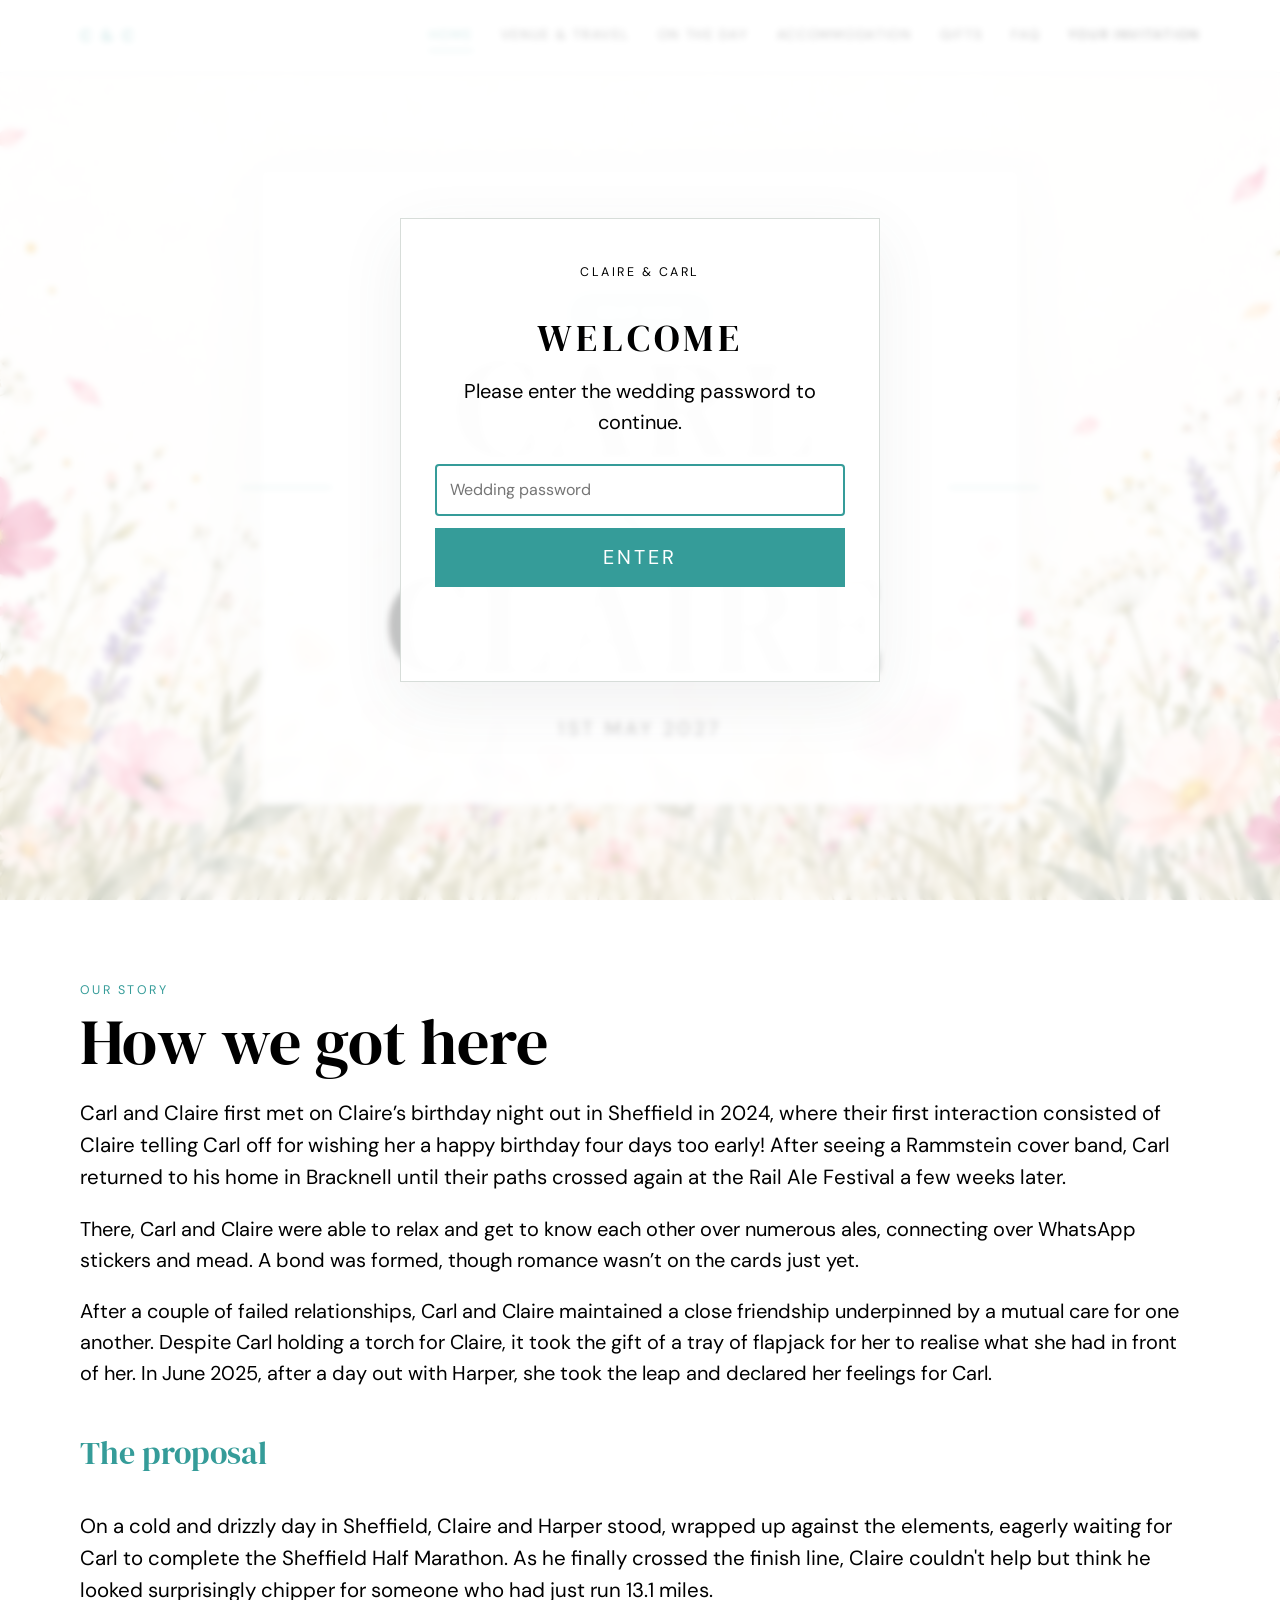
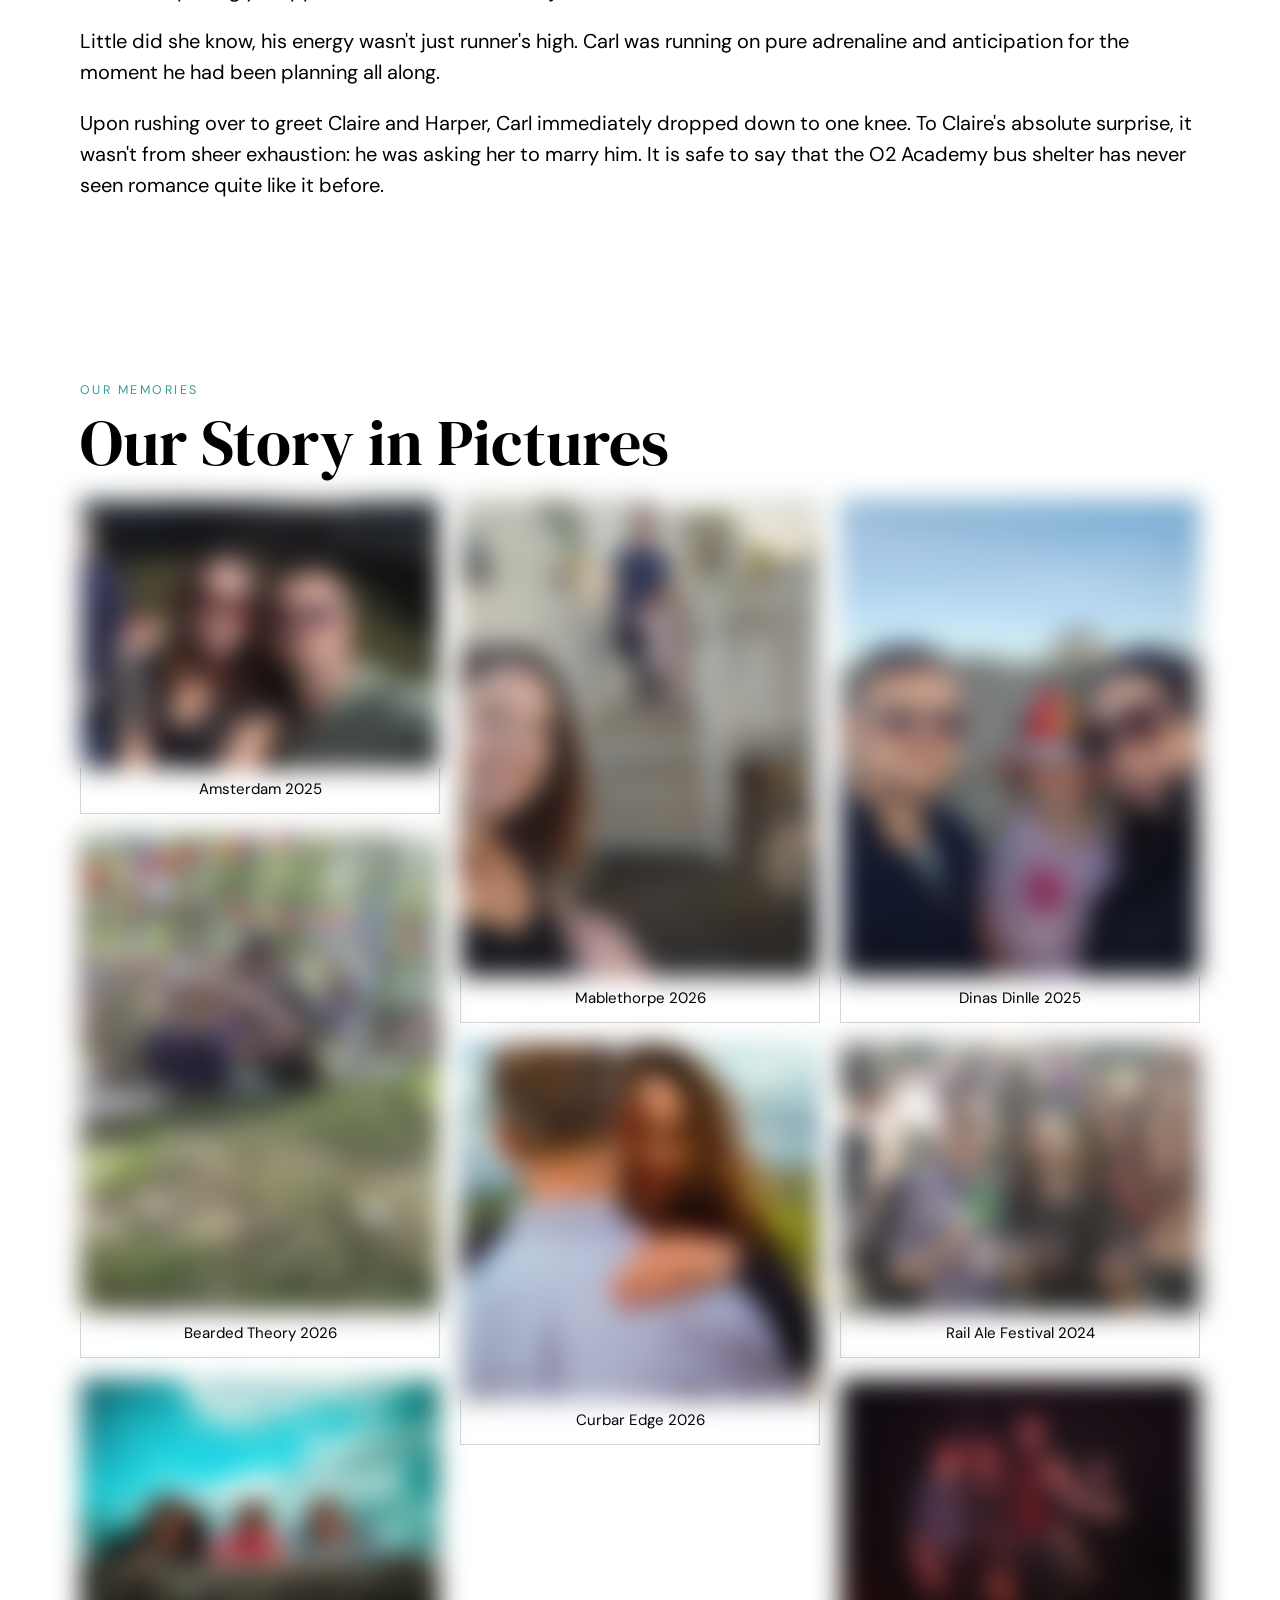
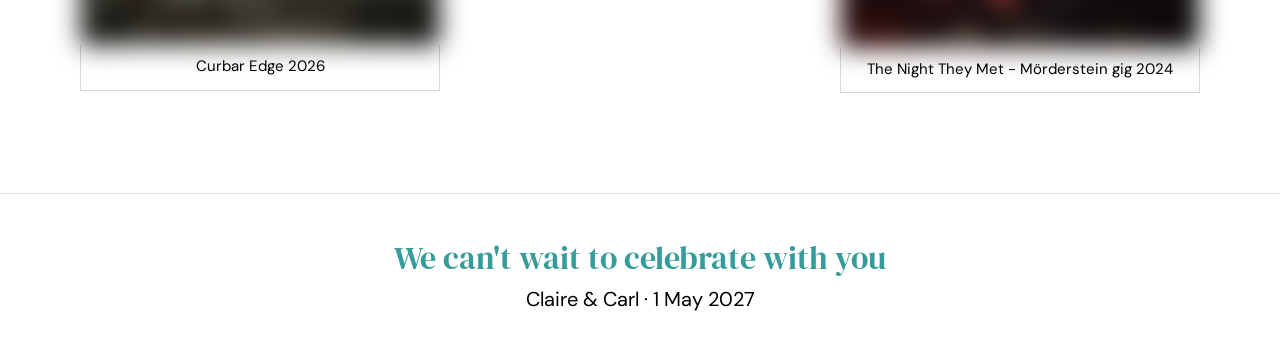
==== commit 1060f13d: "Change 'RSVP Now' to 'RSVP NOW' in index.html" ====
--- a/index.html
+++ b/index.html
@@ -133,7 +133,7 @@
           href="/invitation/"
           hidden
         >
-          RSVP Now
+          RSVP NOW
         </a>
 
         <h1 class="display">
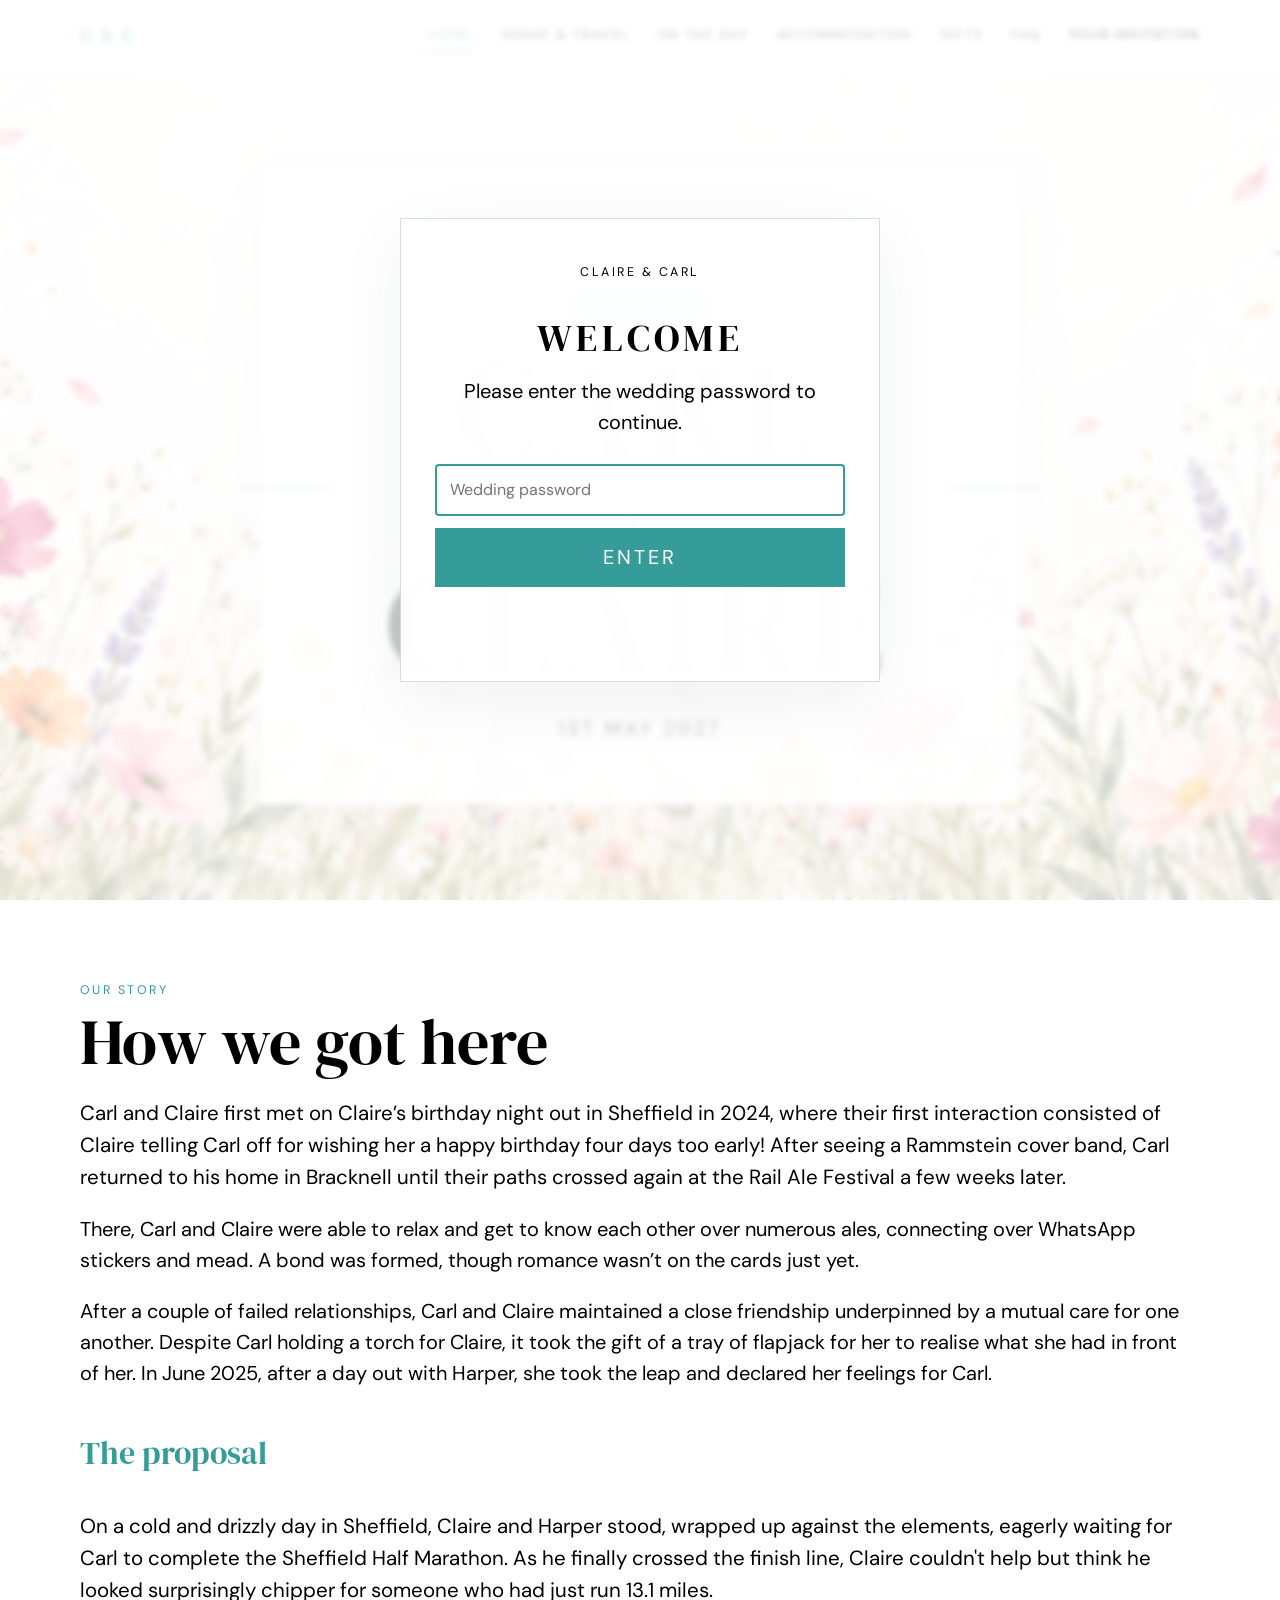
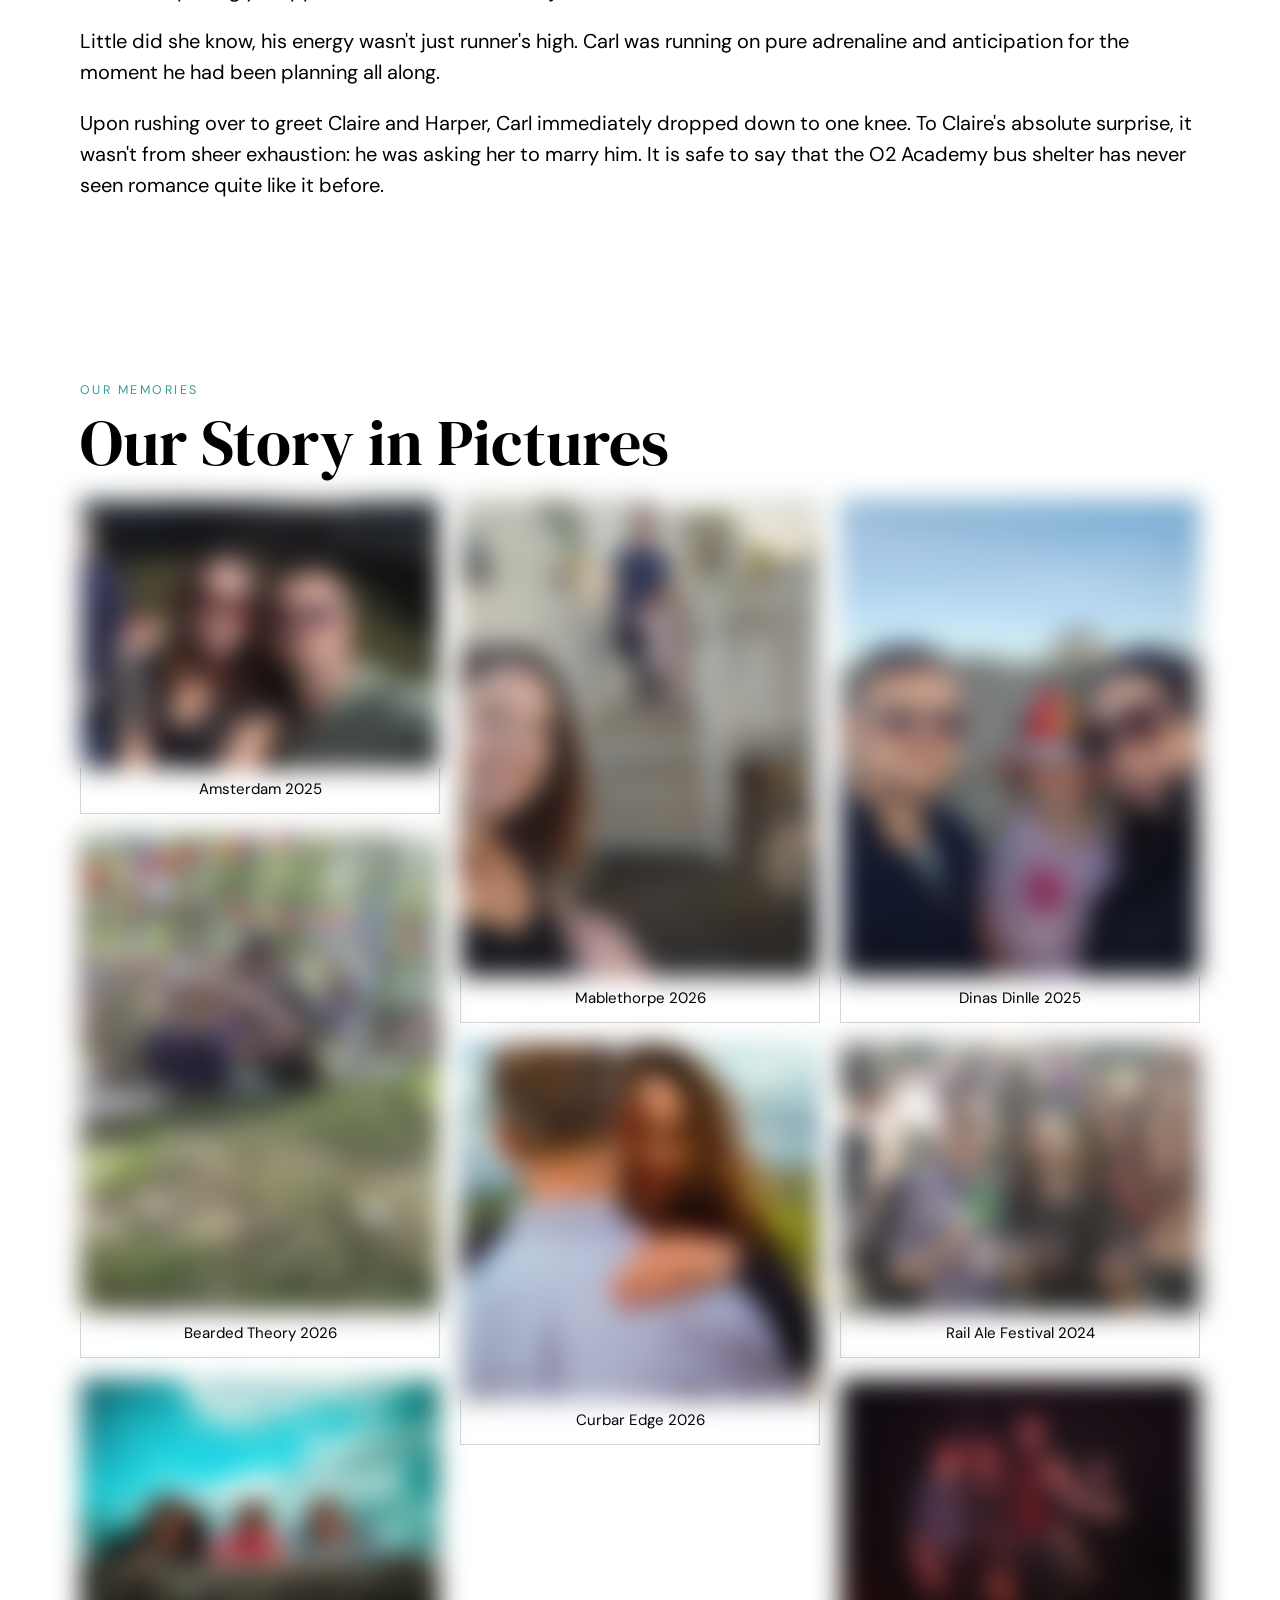
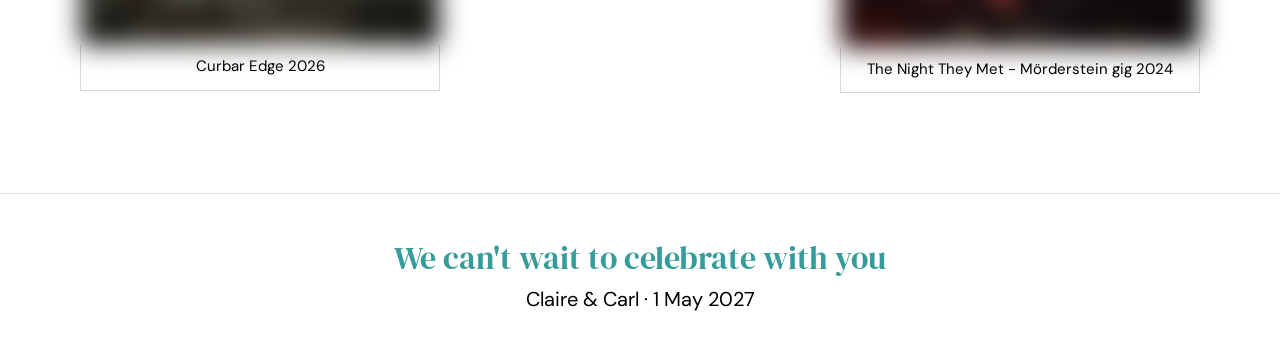
==== commit cd06f1f2: "Update button styles and RSVP text capitalization" ====
--- a/index.html
+++ b/index.html
@@ -27,10 +27,10 @@
       margin: 24px auto 18px;
       padding: 12px 30px;
       border: 1px solid #359c99;
-      border-radius: 999px;
+      border-radius: 4px;
       background: #359c99;
       color: #ffffff;
-      font-family: inherit;
+      font-family: 'Montserrat', sans-serif;
       font-size: 0.95rem;
       font-weight: 600;
       line-height: 1.3;
@@ -133,7 +133,7 @@
           href="/invitation/"
           hidden
         >
-          RSVP NOW
+          RSVP Now
         </a>
 
         <h1 class="display">
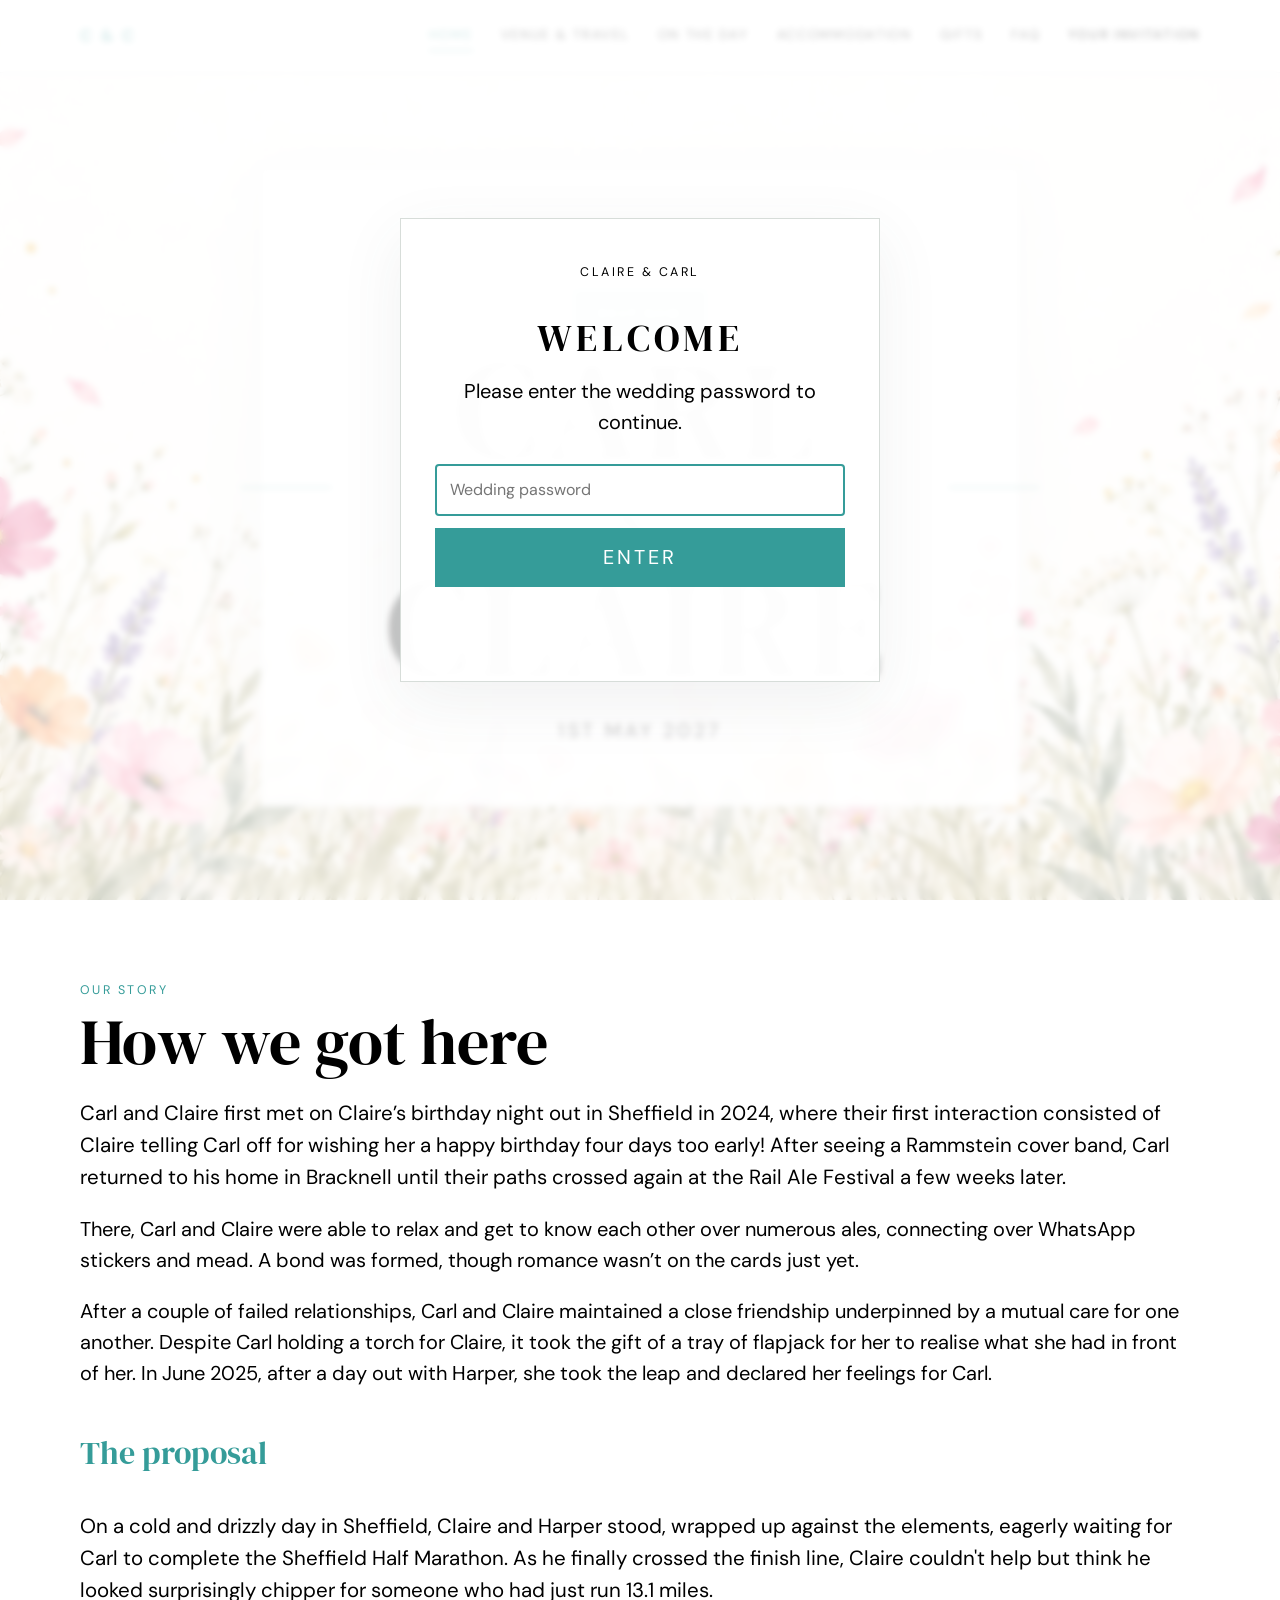
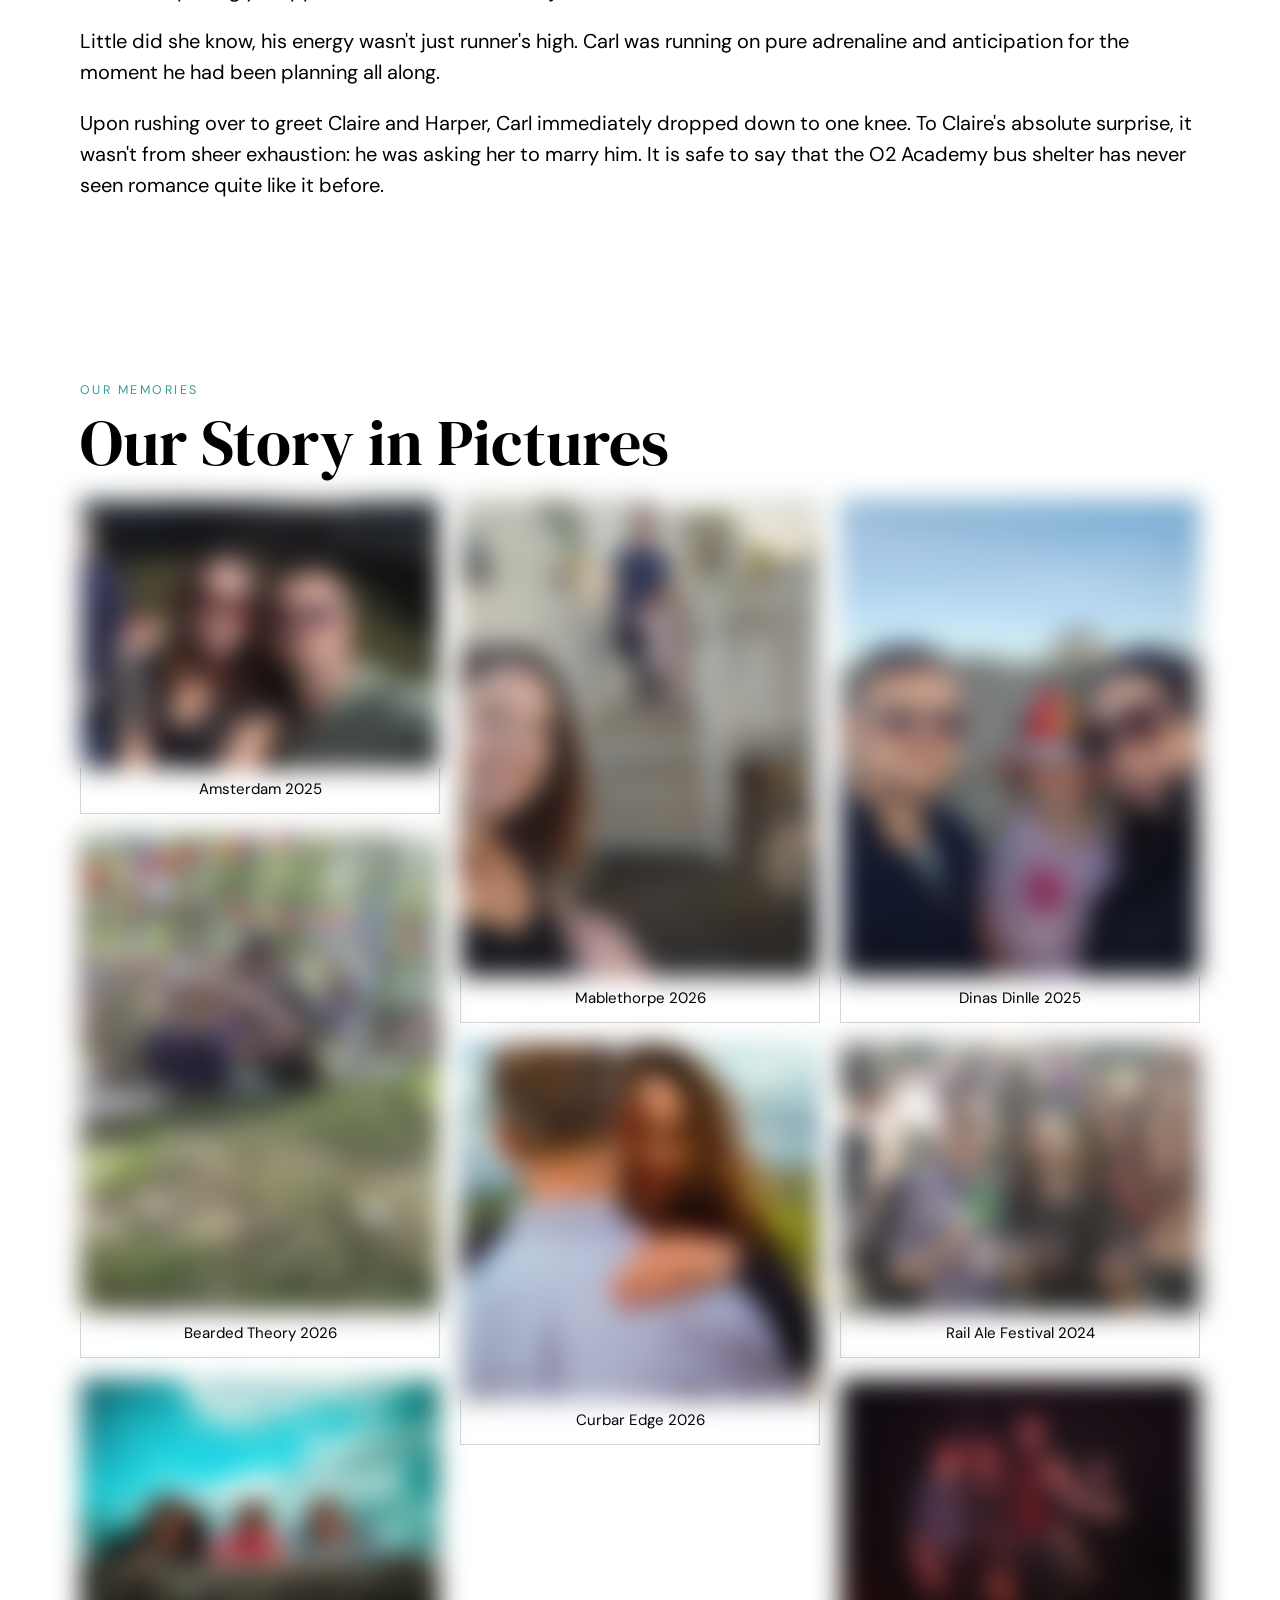
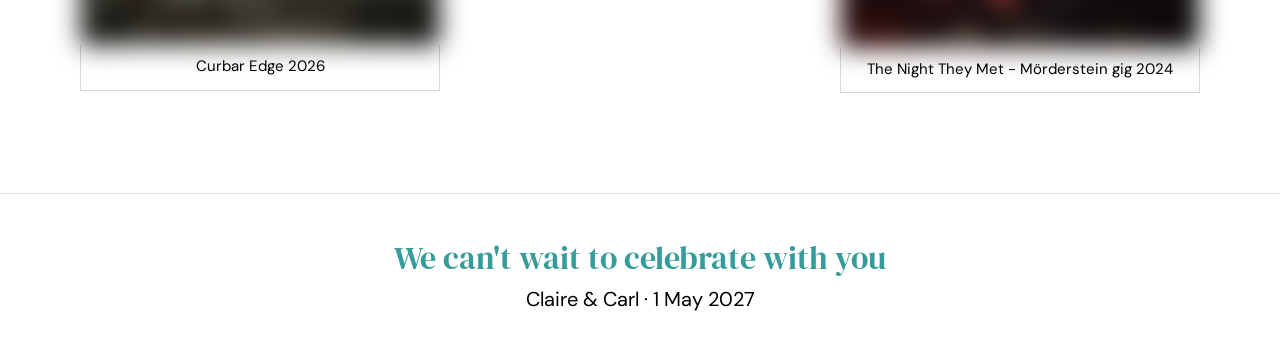
==== commit 4fde1f61: "Refactor RSVP button styles and comments Removed inline styles for the RSVP button and updated comme" ====
--- a/index.html
+++ b/index.html
@@ -16,48 +16,6 @@
 
   <link rel="stylesheet" href="styles.css">
   <script src="script.js" defer></script>
-
-  <style>
-    /* Homepage RSVP button */
-
-    .home-rsvp-button {
-      display: inline-flex;
-      align-items: center;
-      justify-content: center;
-      margin: 24px auto 18px;
-      padding: 12px 30px;
-      border: 1px solid #359c99;
-      border-radius: 4px;
-      background: #359c99;
-      color: #ffffff;
-      font-family: 'Montserrat', sans-serif;
-      font-size: 0.95rem;
-      font-weight: 600;
-      line-height: 1.3;
-      letter-spacing: 0.04em;
-      text-decoration: none;
-      transition:
-        background-color 0.2s ease,
-        transform 0.2s ease;
-    }
-
-    .home-rsvp-button:hover,
-    .home-rsvp-button:focus-visible {
-      background: #277b78;
-      color: #ffffff;
-      transform: translateY(-1px);
-    }
-
-    .home-rsvp-button[hidden] {
-      display: none !important;
-    }
-
-    @media (prefers-reduced-motion: reduce) {
-      .home-rsvp-button {
-        transition: none;
-      }
-    }
-  </style>
 </head>
 
 <body class="theme-home">
@@ -117,7 +75,7 @@
 
   <main>
 
-    <!-- Homepage hero -->
+    <!-- HOMEPAGE HERO -->
 
     <section class="hero">
       <div class="hero-card">
@@ -126,10 +84,14 @@
           We can't wait to celebrate with you
         </p>
 
-        <!-- RSVP button: visibility controlled by script.js -->
+        <!--
+          RSVP BUTTON
+          Hidden automatically for guests who have RSVP'd.
+          Visibility is managed by script.js.
+        -->
         <a
           id="home-rsvp-button"
-          class="home-rsvp-button"
+          class="button home-rsvp-button"
           href="/invitation/"
           hidden
         >
@@ -148,7 +110,7 @@
     </section>
 
 
-    <!-- Our story -->
+    <!-- OUR STORY -->
 
     <section class="section section-surface surface-blush">
 
@@ -212,7 +174,7 @@
     </section>
 
 
-    <!-- Photo gallery -->
+    <!-- OUR STORY IN PICTURES -->
 
     <section class="section section-surface surface-ivory">
 
@@ -285,7 +247,7 @@
   </main>
 
 
-  <!-- Footer -->
+  <!-- FOOTER -->
 
   <footer class="site-footer">
 
--- a/styles.css
+++ b/styles.css
@@ -1,3 +1,4 @@
+
 @import url('https://fonts.googleapis.com/css2?family=Bebas+Neue&family=DM+Sans:wght@400;500;600;700&family=DM+Serif+Display:ital@0;1&display=swap');
 
 :root {
@@ -8,7 +9,7 @@
   --line: rgba(72, 101, 84, .24);
   --soft: #dfe7e6;
   --accent: #359c99;
-  --accent-bright:#52b5b1;
+  --accent-bright: #52b5b1;
   --coral: #da534c;
   --gold: #e5bb60;
   --sage: #798678;
@@ -419,6 +420,7 @@
 
 @media (max-width: 820px) {
   .menu-button { display: block; }
+
   .nav-links {
     position: absolute;
     top: 72px;
@@ -432,10 +434,13 @@
     border-bottom: 1px solid var(--line);
     padding: 10px 20px 18px;
   }
+
   .nav-links.open { display: flex; }
   .nav-links a { width: 100%; padding: 12px 0; }
+
   .details-grid,
   .hotel-grid { grid-template-columns: 1fr; }
+
   .hero-card::before,
   .hero-card::after { display: none; }
 }
@@ -443,12 +448,12 @@
 @media (max-width: 560px) {
   body { font-size: 18px; }
   .hero-card { padding: 34px 8px; }
+
   .timeline-item {
     grid-template-columns: 1fr;
     gap: 5px;
   }
 }
-
 
 .rsvp-form {
   border-top: 1px solid var(--line);
@@ -550,7 +555,6 @@
   }
 }
 
-
 .section-heading-row {
   display: flex;
   justify-content: space-between;
@@ -565,35 +569,35 @@
 }
 
 .photo-grid {
-    column-count: 3;
-    column-gap: 20px;
-    width: 100%;
+  column-count: 3;
+  column-gap: 20px;
+  width: 100%;
 }
 
 .photo-card {
-    display: inline-block;
-    width: 100%;
-    margin: 0 0 20px;
-    break-inside: avoid;
+  display: inline-block;
+  width: 100%;
+  margin: 0 0 20px;
+  break-inside: avoid;
 }
 
 .photo-card img {
-    display: block;
-    width: 100%;
-    height: auto;
-    border: 1px solid var(--line);
+  display: block;
+  width: 100%;
+  height: auto;
+  border: 1px solid var(--line);
 }
 
 @media (max-width: 900px) {
-    .photo-grid {
-        column-count: 2;
-    }
+  .photo-grid {
+    column-count: 2;
+  }
 }
 
 @media (max-width: 600px) {
-    .photo-grid {
-        column-count: 1;
-    }
+  .photo-grid {
+    column-count: 1;
+  }
 }
 
 .travel-grid {
@@ -884,6 +888,7 @@
 /* ---------------------------------------------------------------
    Motion: dissolve/reveal as content moves through the viewport
    --------------------------------------------------------------- */
+
 .scroll-reveal,
 .image-dissolve {
   will-change: opacity, transform, filter;
@@ -918,9 +923,9 @@
 }
 
 /* ---------------------------------------------------------------
-   Page-to-page fade transition. JavaScript provides the fallback;
-   browsers with cross-document View Transitions get an even smoother fade.
+   Page-to-page fade transition
    --------------------------------------------------------------- */
+
 body {
   transition: opacity .30s ease, filter .30s ease;
 }
@@ -1002,8 +1007,6 @@
   }
 }
 
-
-
 /* -------------------------------------------------------
    PREZOLA LIVE GIFT LIST
    ------------------------------------------------------- */
@@ -1076,9 +1079,8 @@
   }
 }
 
-
-/* Gallery captions
-   Empty captions remain invisible, so captions can be added photo-by-photo. */
+/* Gallery captions */
+
 .photo-card {
   background: rgba(255, 255, 255, .96);
 }
@@ -1110,7 +1112,6 @@
   }
 }
 
-
 /* On The Day – Entertainment */
 
 .entertainment-grid {
@@ -1192,3 +1193,39 @@
 .faq-section {
   padding-top: 0;
 }
+
+/* ==========================================================
+   HOMEPAGE RSVP BUTTON
+   Matches the existing wedding website button styling
+   ========================================================== */
+
+.home-rsvp-button {
+  display: inline-flex;
+  align-items: center;
+  justify-content: center;
+  margin: 24px auto 18px;
+  padding: 14px 24px;
+  background: var(--accent);
+  color: #ffffff;
+  border: 1px solid var(--accent);
+  border-radius: 0;
+  font-family: "DM Sans", Arial, sans-serif;
+  font-size: .82rem;
+  font-weight: 400;
+  line-height: 1.55;
+  letter-spacing: .14em;
+  text-transform: uppercase;
+  text-decoration: none;
+  transition: background-color .2s ease, color .2s ease;
+}
+
+.home-rsvp-button:hover,
+.home-rsvp-button:focus-visible {
+  background: #ffffff;
+  color: var(--accent);
+  transform: none;
+}
+
+.home-rsvp-button[hidden] {
+  display: none !important;
+}
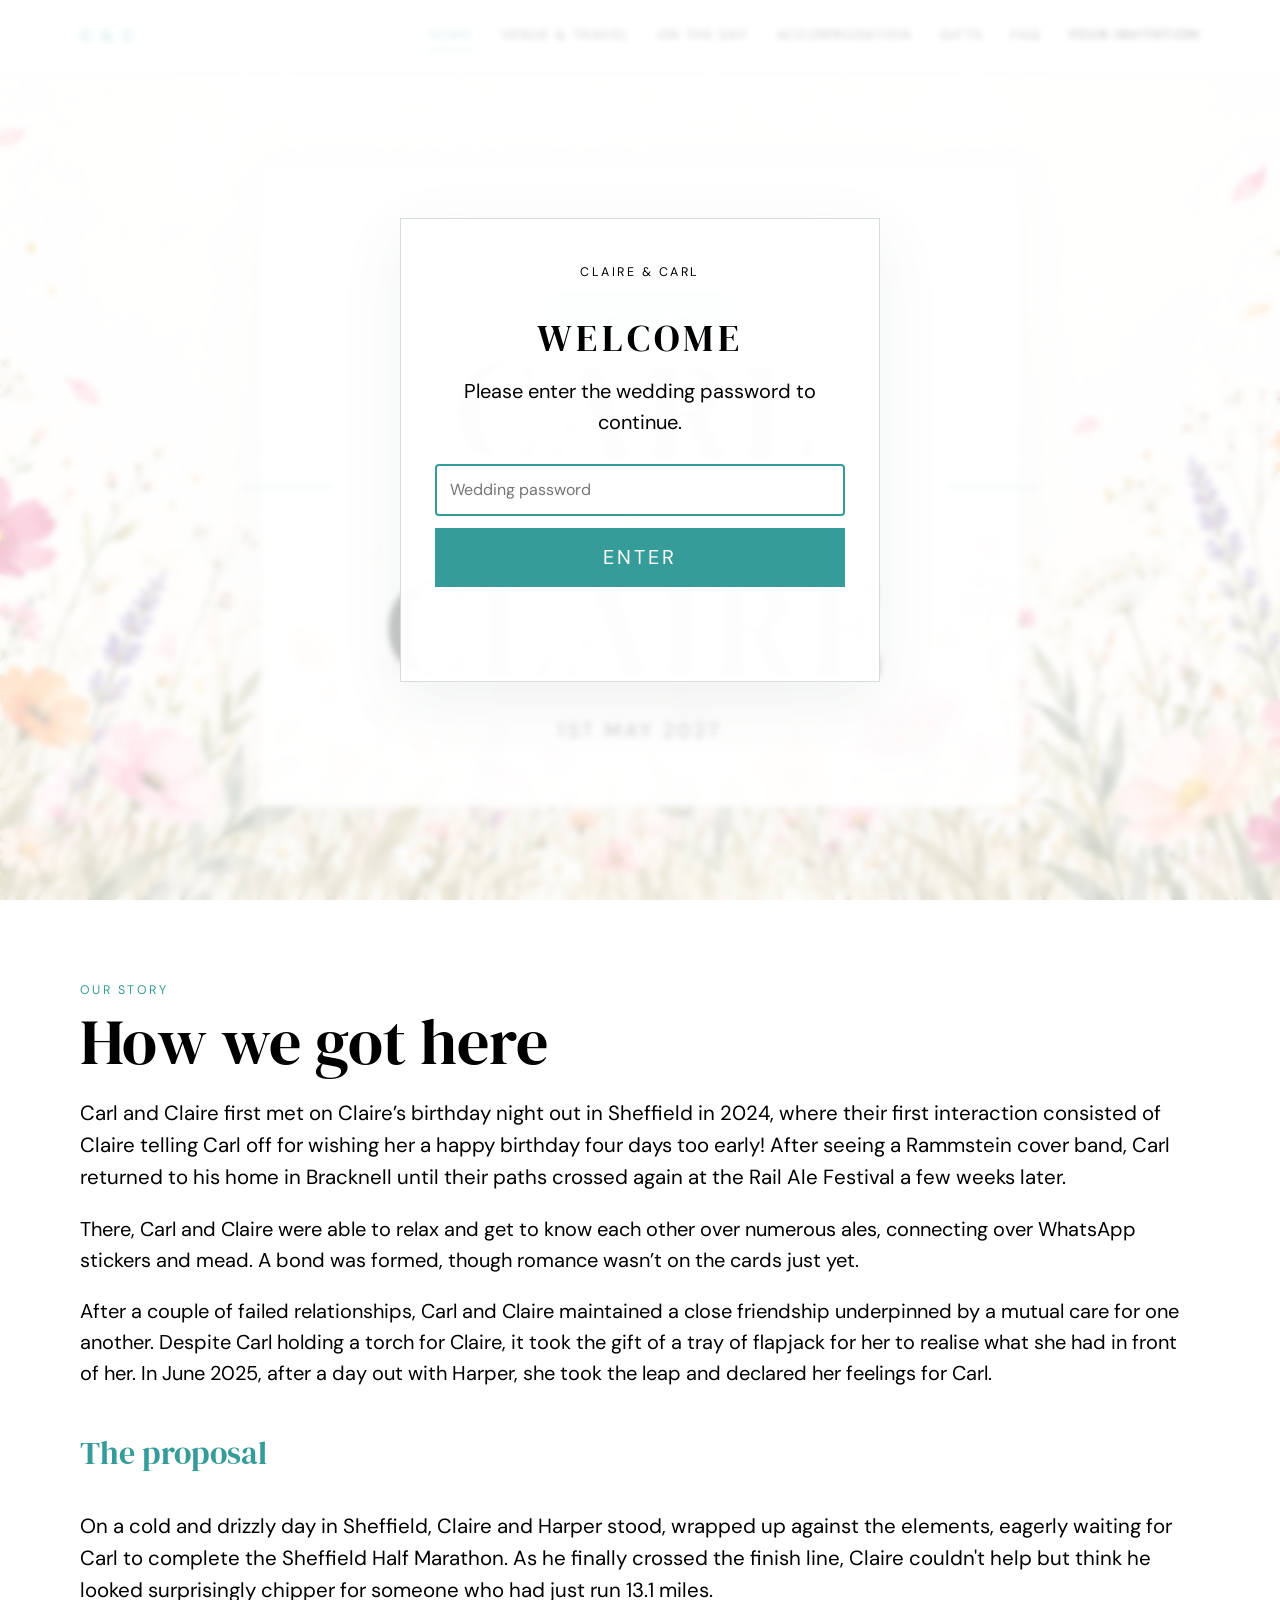
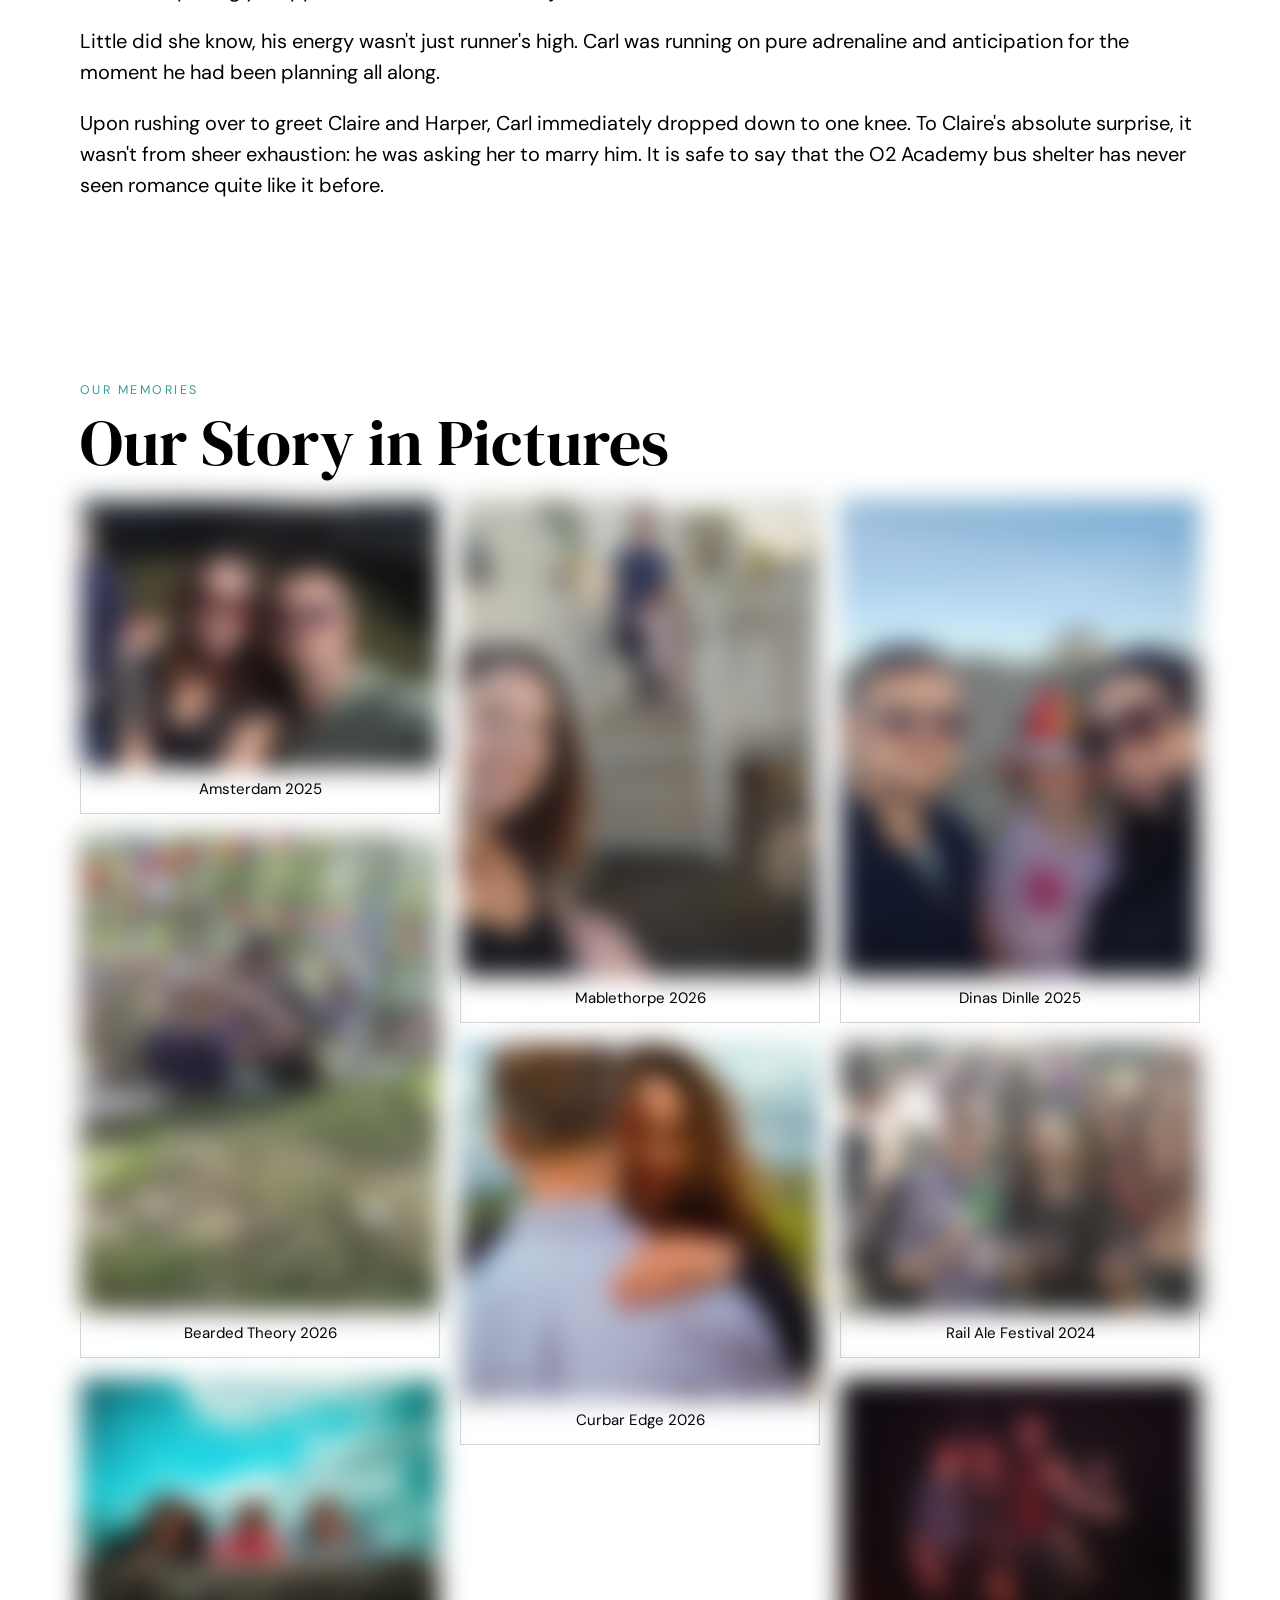
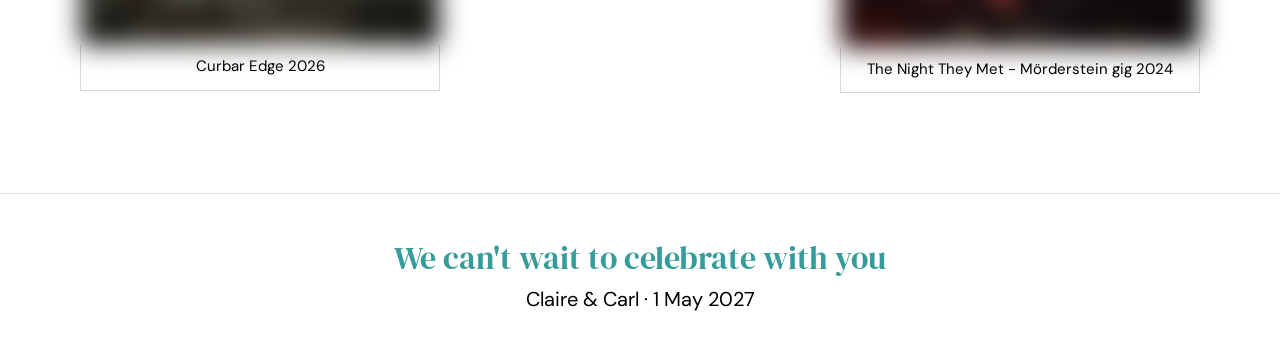
==== commit d3007713: "Change RSVP button text to 'CLICK TO RSVP'" ====
--- a/index.html
+++ b/index.html
@@ -95,7 +95,7 @@
           href="/invitation/"
           hidden
         >
-          RSVP Now
+          CLICK TO RSVP
         </a>
 
         <h1 class="display">
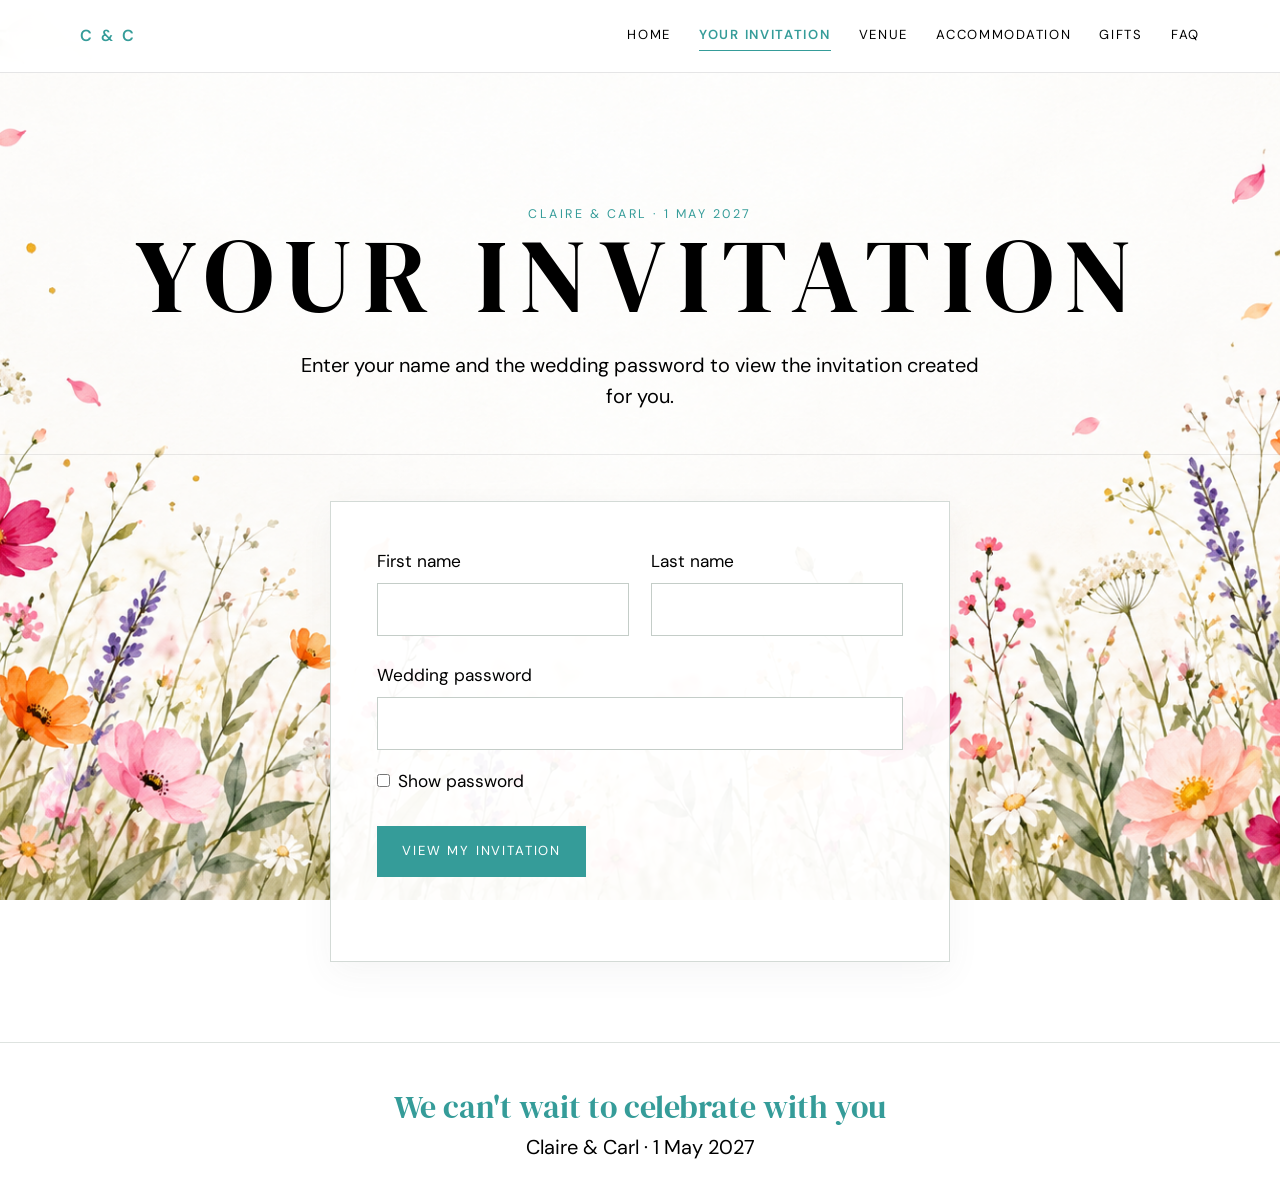
==== commit 0faee4f4: "Update HTML structure and remove password section" ====
--- a/index.html
+++ b/index.html
@@ -1,9 +1,8 @@
-
 <!doctype html>
 <html lang="en">
 <head>
   <meta charset="utf-8">
-  <script>document.documentElement.classList.add('has-js');</script>
+  <script>document.documentElement.classList.add('has-js', 'guest-auth-pending');</script>
   <meta name="viewport" content="width=device-width, initial-scale=1">
   <meta name="theme-color" content="#ffffff">
   <meta name="description" content="Claire and Carl's wedding — 1 May 2027">
@@ -20,46 +19,10 @@
 
 <body class="theme-home">
 
-  <div class="password-screen">
-    <div class="password-card">
-      <p class="eyebrow">Claire & Carl</p>
-      <h1>Welcome</h1>
-      <p>Please enter the wedding password to continue.</p>
-
-      <form class="password-form">
-        <label class="hidden" for="site-password">
-          Password
-        </label>
-
-        <input
-          id="site-password"
-          type="password"
-          autocomplete="current-password"
-          placeholder="Wedding password"
-          required
-          autofocus
-        >
-
-        <button type="submit">Enter</button>
-
-        <p class="password-error" aria-live="polite"></p>
-      </form>
-    </div>
-  </div>
-
   <header class="site-header">
     <nav class="nav" aria-label="Primary navigation">
-
       <a class="brand" href="index.html">C & C</a>
-
-      <button
-        class="menu-button"
-        type="button"
-        aria-expanded="false"
-      >
-        Menu
-      </button>
-
+      <button class="menu-button" type="button" aria-expanded="false">Menu</button>
       <div class="nav-links">
         <a href="index.html" aria-current="page">Home</a>
         <a href="venue.html">Venue &amp; Travel</a>
@@ -69,55 +32,24 @@
         <a href="faq.html">FAQ</a>
         <a href="/invitation/">Your Invitation</a>
       </div>
-
     </nav>
   </header>
 
   <main>
-
     <!-- HOMEPAGE HERO -->
-
     <section class="hero">
       <div class="hero-card">
-
-        <p class="kicker">
-          We can't wait to celebrate with you
-        </p>
-
-        <!--
-          RSVP BUTTON
-          Hidden automatically for guests who have RSVP'd.
-          Visibility is managed by script.js.
-        -->
-        <a
-          id="home-rsvp-button"
-          class="button home-rsvp-button"
-          href="/invitation/"
-          hidden
-        >
-          CLICK TO RSVP
-        </a>
-
-        <h1 class="display">
-          Carl <span class="script">&amp;</span> Claire
-        </h1>
-
+        <p class="kicker">We can't wait to celebrate with you</p>
+        <h1 class="display">Carl <span class="script">&amp;</span> Claire</h1>
         <p class="kicker" style="margin-top:34px"></p>
-
         <p class="date">1st May 2027</p>
-
       </div>
     </section>
 
-
     <!-- OUR STORY -->
-
     <section class="section section-surface surface-blush">
-
       <p class="eyebrow">Our story</p>
-
       <h2 class="section-title">How we got here</h2>
-
       <p class="lead">
         Carl and Claire first met on Claire’s birthday night out
         in Sheffield in 2024, where their first interaction
@@ -127,14 +59,12 @@
         Bracknell until their paths crossed again at the Rail Ale
         Festival a few weeks later.
       </p>
-
       <p>
         There, Carl and Claire were able to relax and get to know
         each other over numerous ales, connecting over WhatsApp
         stickers and mead. A bond was formed, though romance
         wasn’t on the cards just yet.
       </p>
-
       <p>
         After a couple of failed relationships, Carl and Claire
         maintained a close friendship underpinned by a mutual care
@@ -144,9 +74,7 @@
         out with Harper, she took the leap and declared her
         feelings for Carl.
       </p>
-
       <p class="scroll-note">The proposal</p>
-
       <p class="lead">
         On a cold and drizzly day in Sheffield, Claire and Harper
         stood, wrapped up against the elements, eagerly waiting
@@ -155,109 +83,41 @@
         but think he looked surprisingly chipper for someone who
         had just run 13.1 miles.
       </p>
-
       <p>
         Little did she know, his energy wasn't just runner's high.
         Carl was running on pure adrenaline and anticipation for
         the moment he had been planning all along.
       </p>
-
       <p>
         Upon rushing over to greet Claire and Harper, Carl
         immediately dropped down to one knee. To Claire's
         absolute surprise, it wasn't from sheer exhaustion:
         he was asking her to marry him. It is safe to say that
-        the O2 Academy bus shelter has never seen romance quite
-        like it before.
+        the O2 Academy bus shelter has never seen romance
+        quite like it before.
       </p>
-
     </section>
 
-
     <!-- OUR STORY IN PICTURES -->
-
     <section class="section section-surface surface-ivory">
-
       <p class="eyebrow">Our memories</p>
-
       <h2 class="section-title">Our Story in Pictures</h2>
-
       <div class="photo-grid">
-
-        <figure class="photo-card">
-          <img src="images/3.jpg" alt="Claire and Carl">
-          <figcaption class="photo-caption">
-            Amsterdam 2025
-          </figcaption>
-        </figure>
-
-        <figure class="photo-card">
-          <img src="images/4.jpg" alt="Claire and Carl">
-          <figcaption class="photo-caption">
-            Bearded Theory 2026
-          </figcaption>
-        </figure>
-
-        <figure class="photo-card">
-          <img src="images/2.jpg" alt="Claire and Carl">
-          <figcaption class="photo-caption">
-            Curbar Edge 2026
-          </figcaption>
-        </figure>
-
-        <figure class="photo-card">
-          <img src="images/6.jpg" alt="Claire and Carl">
-          <figcaption class="photo-caption">
-            Mablethorpe 2026
-          </figcaption>
-        </figure>
-
-        <figure class="photo-card">
-          <img src="images/5.jpg" alt="Claire and Carl">
-          <figcaption class="photo-caption">
-            Curbar Edge 2026
-          </figcaption>
-        </figure>
-
-        <figure class="photo-card">
-          <img src="images/7.jpg" alt="Claire and Carl">
-          <figcaption class="photo-caption">
-            Dinas Dinlle 2025
-          </figcaption>
-        </figure>
-
-        <figure class="photo-card">
-          <img src="images/8.jpg" alt="Claire and Carl">
-          <figcaption class="photo-caption">
-            Rail Ale Festival 2024
-          </figcaption>
-        </figure>
-
-        <figure class="photo-card">
-          <img src="images/9.jpg" alt="Claire and Carl">
-          <figcaption class="photo-caption">
-            The Night They Met - Mörderstein gig 2024
-          </figcaption>
-        </figure>
-
+        <figure class="photo-card"><img src="images/3.jpg" alt="Claire and Carl"><figcaption class="photo-caption">Amsterdam 2025</figcaption></figure>
+        <figure class="photo-card"><img src="images/4.jpg" alt="Claire and Carl"><figcaption class="photo-caption">Bearded Theory 2026</figcaption></figure>
+        <figure class="photo-card"><img src="images/2.jpg" alt="Claire and Carl"><figcaption class="photo-caption">Curbar Edge 2026</figcaption></figure>
+        <figure class="photo-card"><img src="images/6.jpg" alt="Claire and Carl"><figcaption class="photo-caption">Mablethorpe 2026</figcaption></figure>
+        <figure class="photo-card"><img src="images/5.jpg" alt="Claire and Carl"><figcaption class="photo-caption">Curbar Edge 2026</figcaption></figure>
+        <figure class="photo-card"><img src="images/7.jpg" alt="Claire and Carl"><figcaption class="photo-caption">Dinas Dinlle 2025</figcaption></figure>
+        <figure class="photo-card"><img src="images/8.jpg" alt="Claire and Carl"><figcaption class="photo-caption">Rail Ale Festival 2024</figcaption></figure>
+        <figure class="photo-card"><img src="images/9.jpg" alt="Claire and Carl"><figcaption class="photo-caption">The Night They Met - Mörderstein gig 2024</figcaption></figure>
       </div>
-
     </section>
-
   </main>
 
-
-  <!-- FOOTER -->
-
   <footer class="site-footer">
-
-    <p class="footer-script">
-      We can't wait to celebrate with you
-    </p>
-
+    <p class="footer-script">We can't wait to celebrate with you</p>
     <p>Claire & Carl · 1 May 2027</p>
-
   </footer>
-
 </body>
 </html>
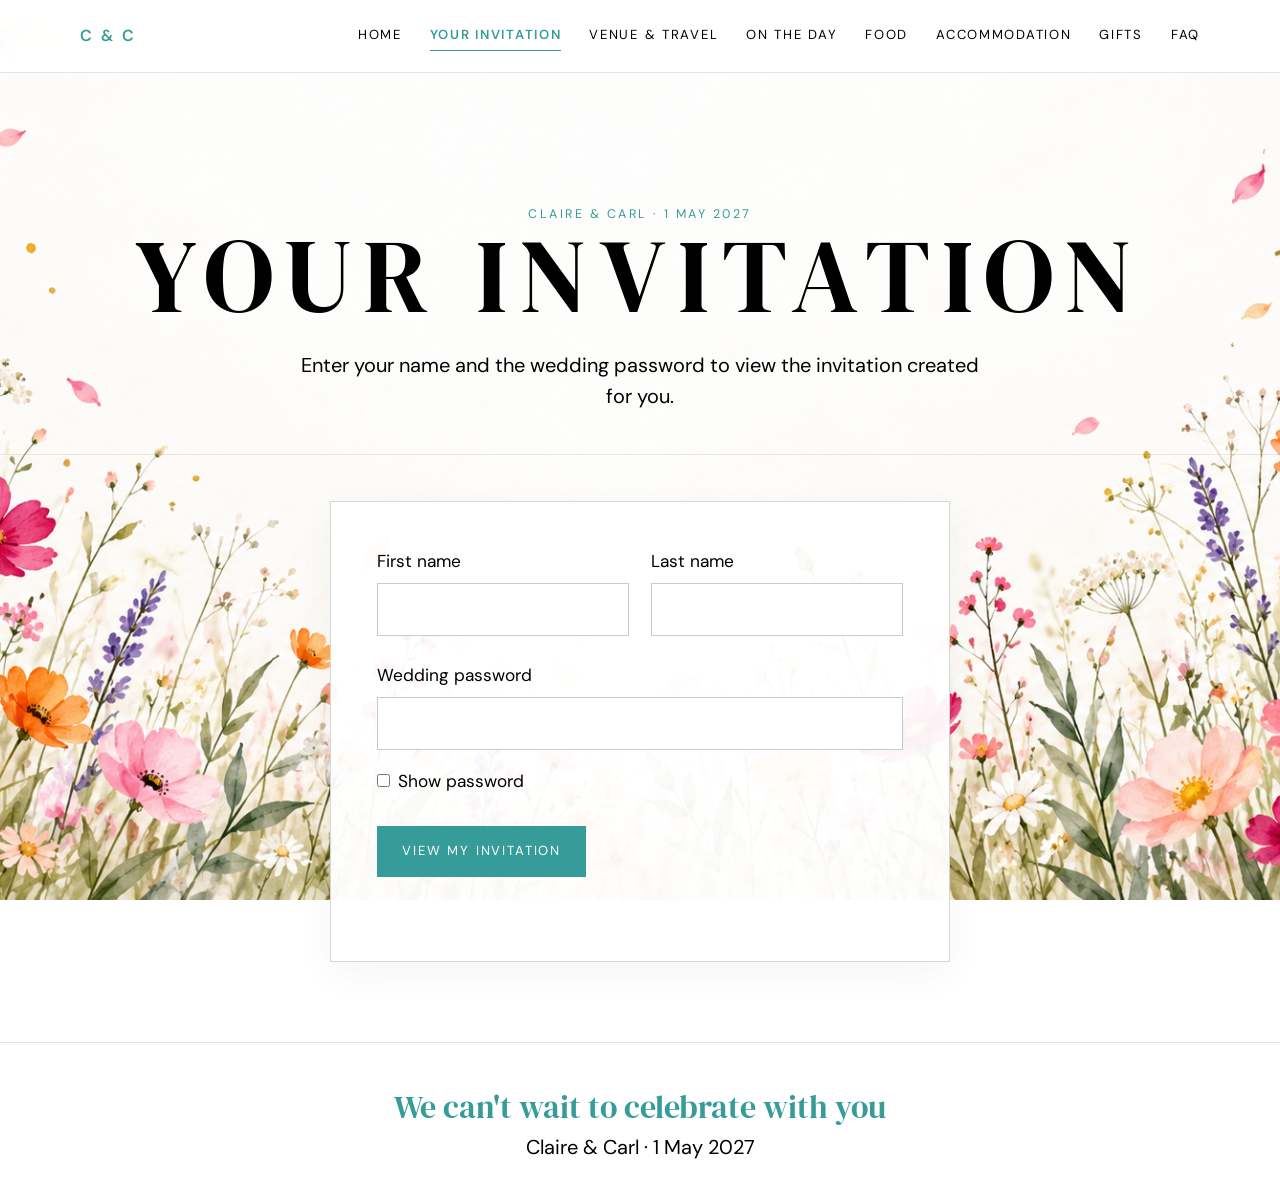
==== commit 5fd59dfa: "Add Food link to navigation menu" ====
--- a/index.html
+++ b/index.html
@@ -27,6 +27,7 @@
         <a href="index.html" aria-current="page">Home</a>
         <a href="venue.html">Venue &amp; Travel</a>
         <a href="on-the-day.html">On The Day</a>
+        <a href="/food.html">Food</a>
         <a href="accommodation.html">Accommodation</a>
         <a href="gifts.html">Gifts</a>
         <a href="faq.html">FAQ</a>
--- a/styles.css
+++ b/styles.css
@@ -1229,3 +1229,15 @@
 .home-rsvp-button[hidden] {
   display: none !important;
 }
+
+/* Append these rules to the END of your existing styles.css.
+   Do not replace the rest of your stylesheet. */
+html.guest-auth-pending body {
+  visibility: hidden !important;
+}
+
+/* The old site-wide password screen is superseded by the guest login. */
+.password-screen {
+  display: none !important;
+}
+
